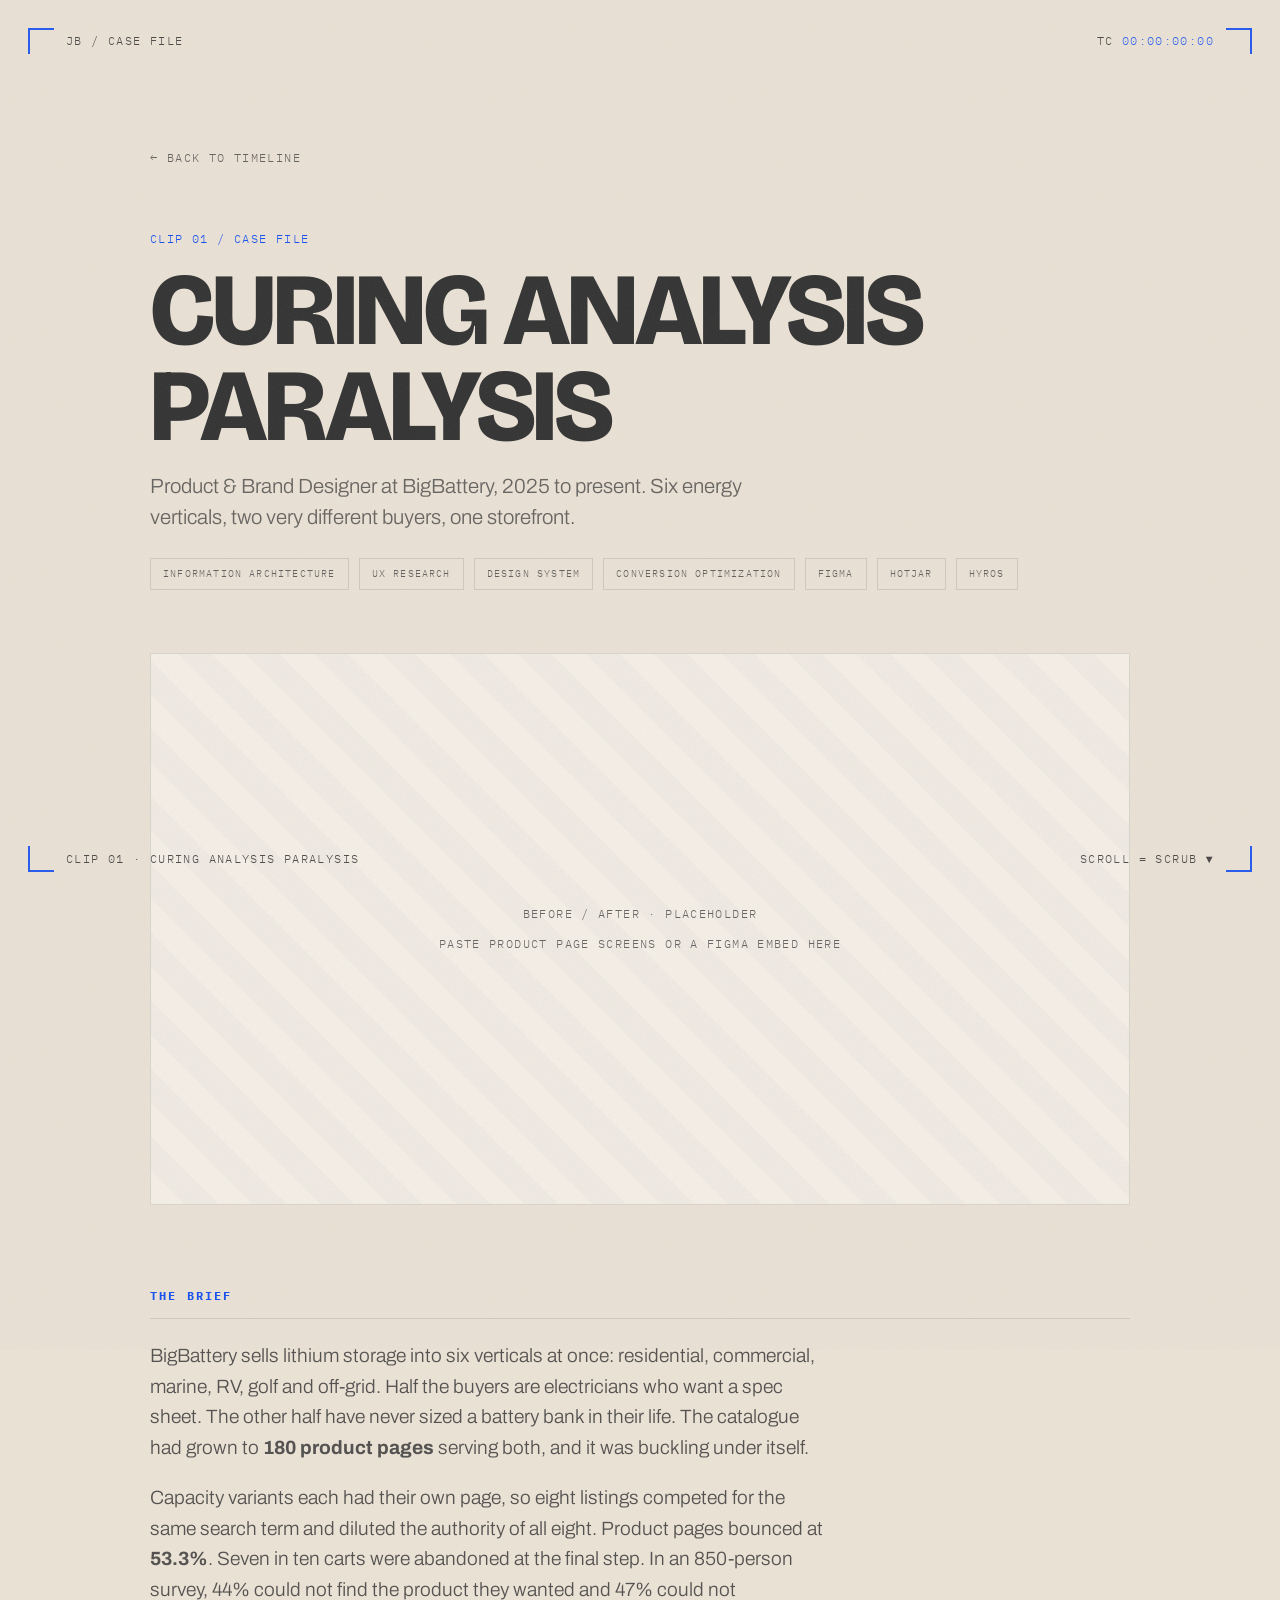
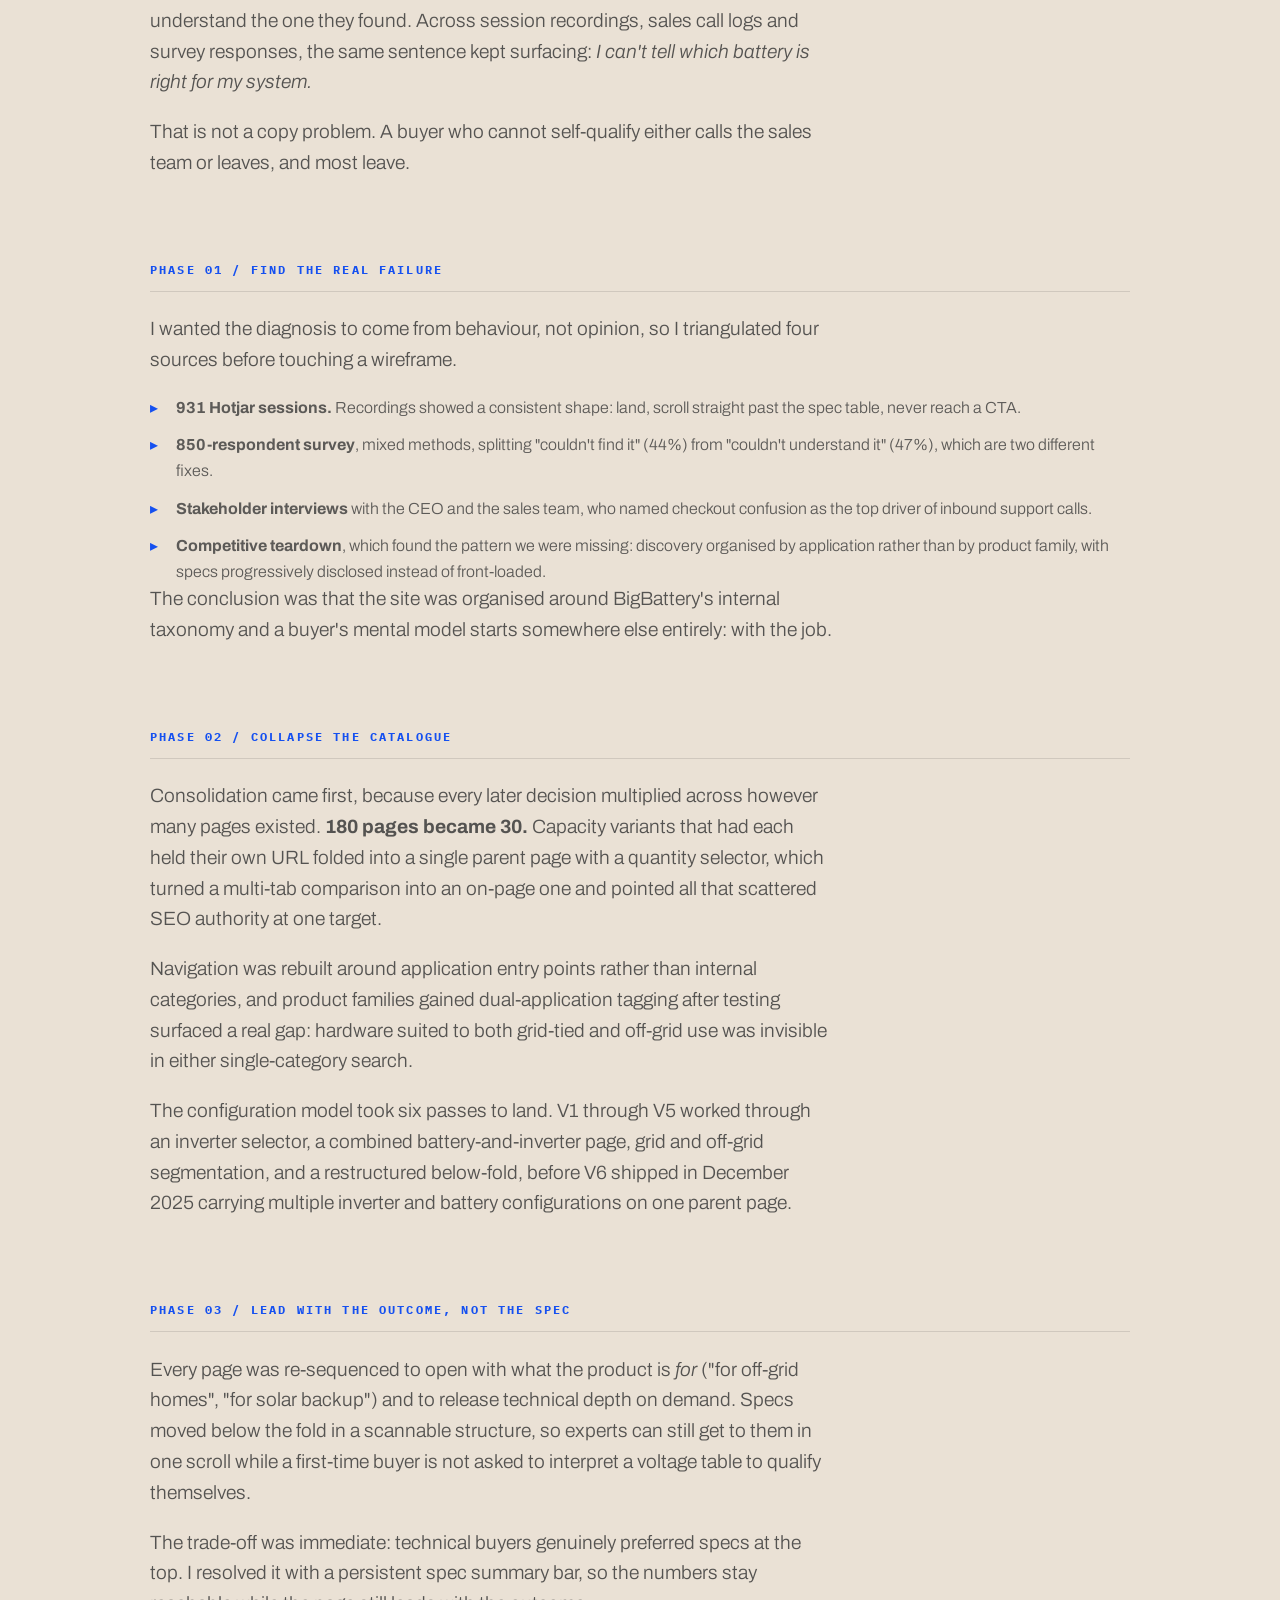
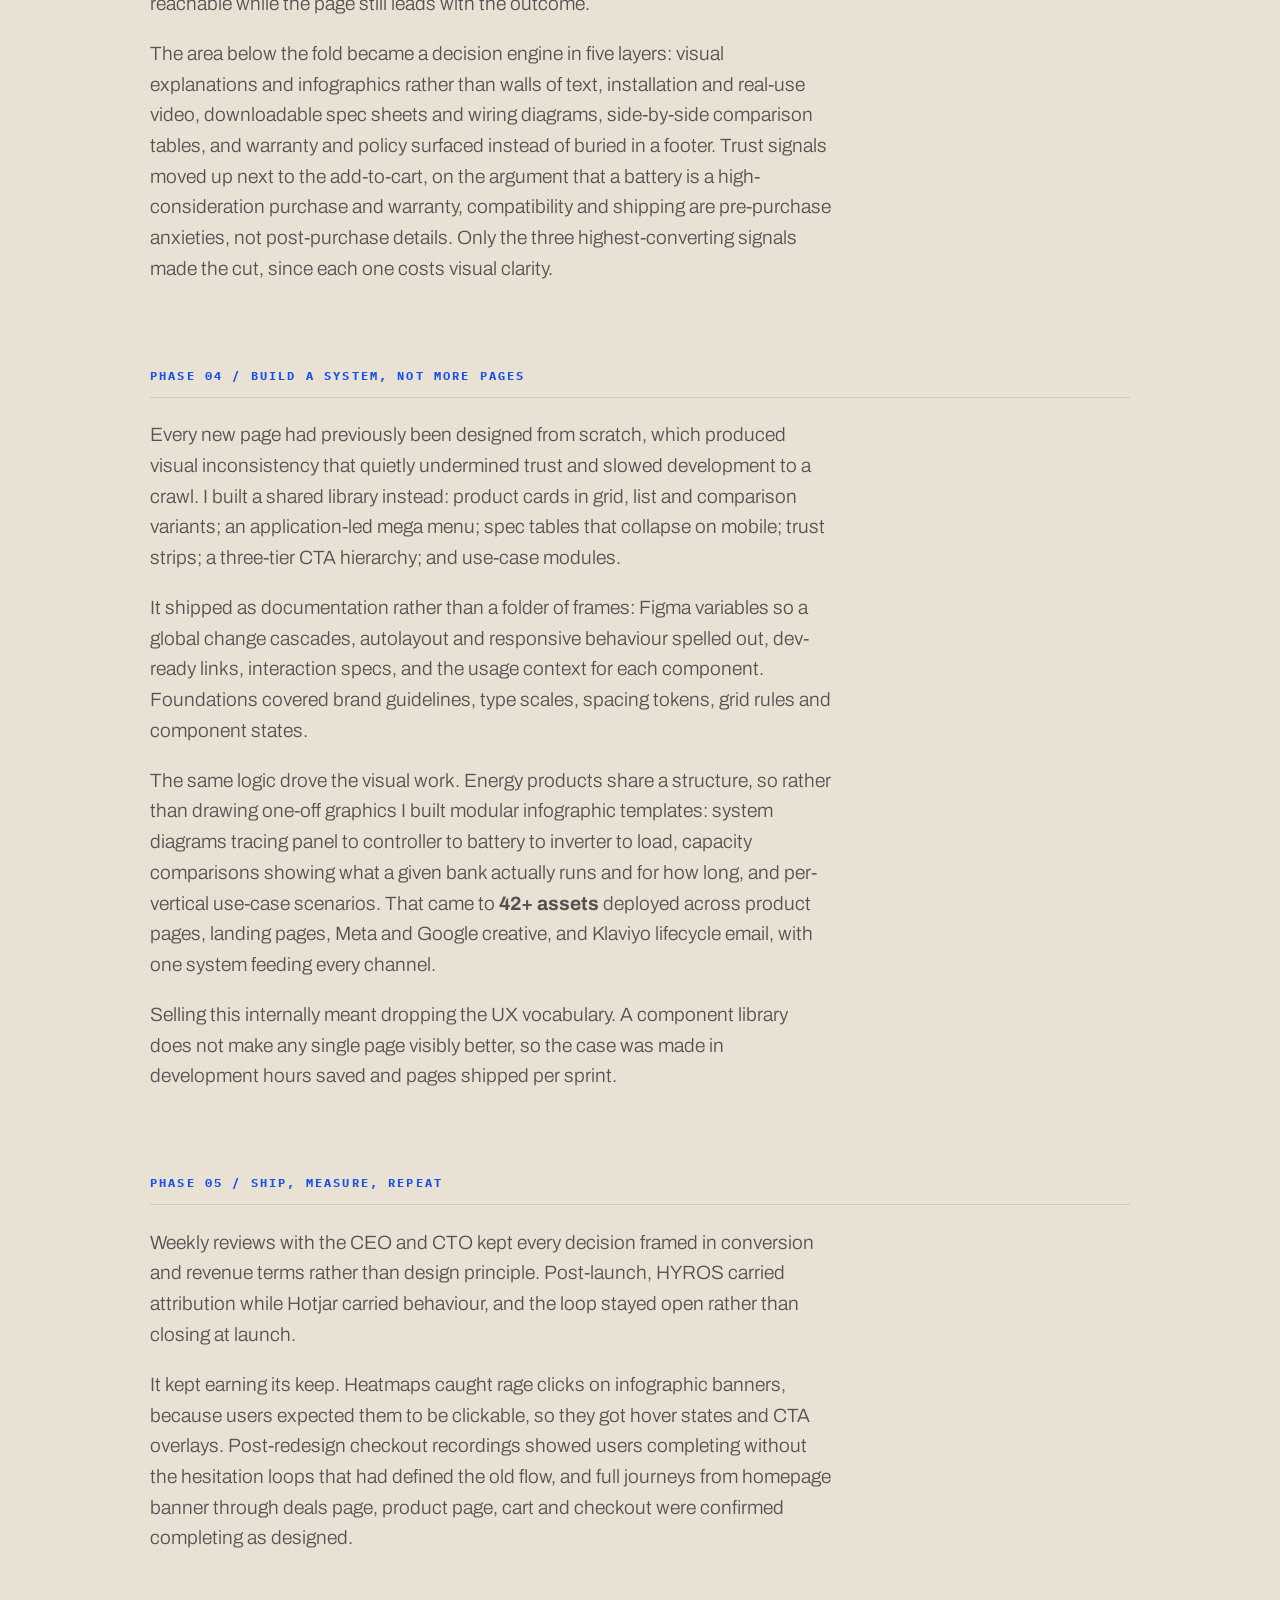
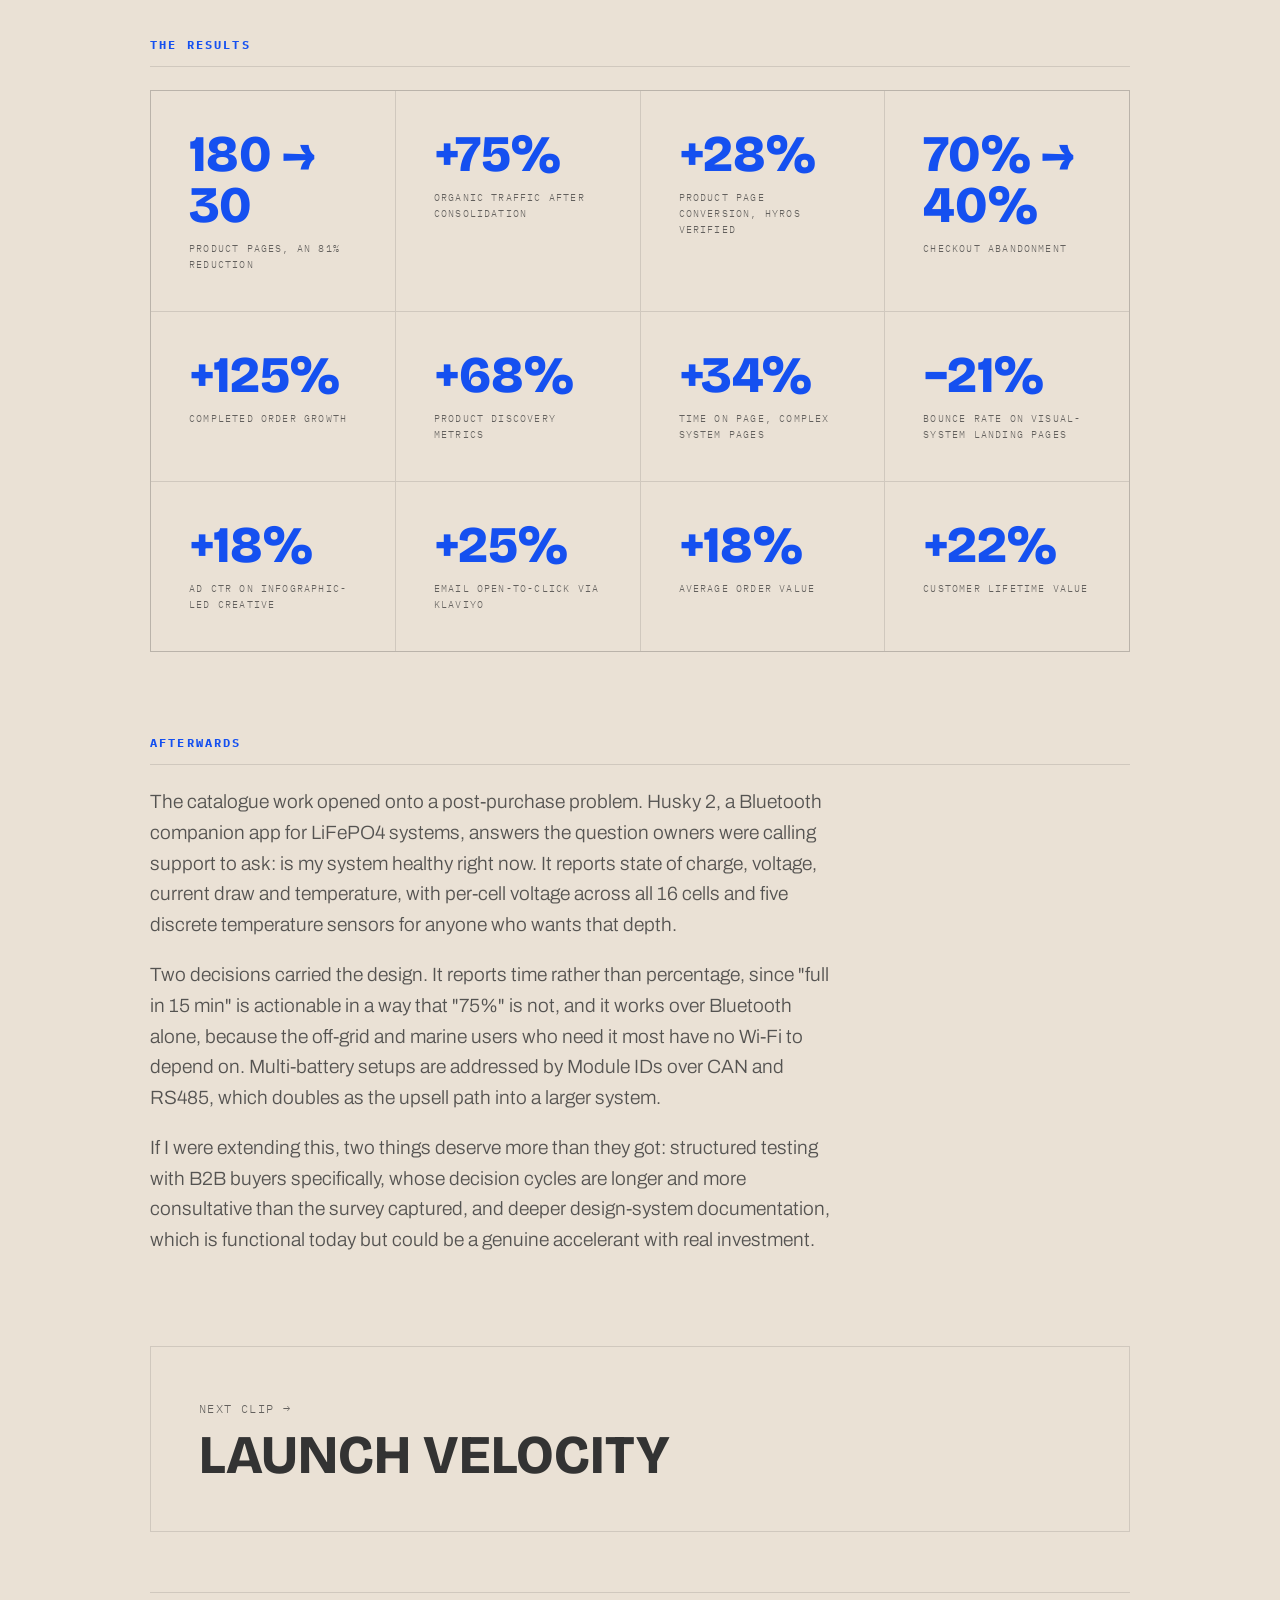
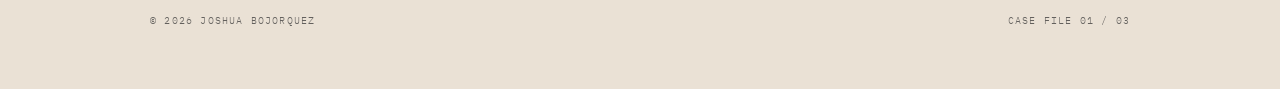
==== projects/bigbattery.html @ 56fc13f0 "Joshua Bojorquez portfolio Scroll-driven one-pager with a camera-viewfinder HUD: pinned hero with a " ====
<!DOCTYPE html>
<html lang="en">
<head>
  <meta charset="UTF-8">
  <meta name="viewport" content="width=device-width, initial-scale=1.0">
  <title>BigBattery: Curing Analysis Paralysis | Joshua Bojorquez</title>
  <meta name="description" content="Curing analysis paralysis on a 180-page battery catalogue: 30 outcome-led pages so non-expert buyers could qualify themselves. +75% organic traffic, +28% product page conversion, checkout abandonment down from 70% to 40%.">
  <link rel="preconnect" href="https://fonts.googleapis.com">
  <link rel="preconnect" href="https://fonts.gstatic.com" crossorigin>
  <link href="https://fonts.googleapis.com/css2?family=Bricolage+Grotesque:opsz,wght@12..96,200..800&family=IBM+Plex+Mono:wght@400;500;600&family=Archivo:wght@300;400;500&display=swap" rel="stylesheet">
  <link rel="stylesheet" href="../css/base.css">
  <link rel="stylesheet" href="../css/project.css">
  <link rel="icon" href="data:image/svg+xml,<svg xmlns='http://www.w3.org/2000/svg' viewBox='0 0 100 100'><rect width='100' height='100' fill='%230c0c0f'/><polygon points='35,25 75,50 35,75' fill='%23D8FF3E'/></svg>">
</head>
<body>

  <div class="hud" aria-hidden="true">
    <div class="hud-corner tl"></div><div class="hud-corner tr"></div>
    <div class="hud-corner bl"></div><div class="hud-corner br"></div>
    <div class="hud-item hud-tl mono">JB / CASE FILE</div>
    <div class="hud-item hud-tr mono">TC <span id="timecode">00:00:00:00</span></div>
    <div class="hud-item hud-bl mono">CLIP 01 · CURING ANALYSIS PARALYSIS</div>
    <div class="hud-item hud-br mono">SCROLL = SCRUB ▼</div>
  </div>
  <div class="grain" aria-hidden="true"></div>
  <div class="playhead" aria-hidden="true"><div class="playhead-fill" id="playhead-fill"></div></div>

  <main class="case">
    <a class="back-link" href="../index.html" data-cursor="BACK">← BACK TO TIMELINE</a>

    <span class="mono case-num">CLIP 01 / CASE FILE</span>
    <h1 class="case-title">Curing Analysis<br>Paralysis</h1>
    <p class="case-standfirst">Product &amp; Brand Designer at BigBattery, 2025 to present.
      Six energy verticals, two very different buyers, one storefront.</p>
    <div class="case-tags">
      <span>Information Architecture</span><span>UX Research</span><span>Design System</span>
      <span>Conversion Optimization</span><span>Figma</span><span>Hotjar</span><span>HYROS</span>
    </div>

    <div class="case-media" data-cursor="PLAY">
      <!-- ▶ SWAP: drop in before/after screens, a Figma embed, or a walkthrough clip -->
      <div class="media-placeholder">
        <p class="mono">BEFORE / AFTER · PLACEHOLDER</p>
        <p class="mono dim">paste product page screens or a Figma embed here</p>
      </div>
    </div>

    <section class="case-section">
      <h2>The Brief</h2>
      <p>BigBattery sells lithium storage into six verticals at once: residential, commercial,
         marine, RV, golf and off-grid. Half the buyers are electricians who want a spec sheet.
         The other half have never sized a battery bank in their life. The catalogue had grown to
         <strong>180 product pages</strong> serving both, and it was buckling under itself.</p>
      <p>Capacity variants each had their own page, so eight listings competed for the same search
         term and diluted the authority of all eight. Product pages bounced at
         <strong>53.3%</strong>. Seven in ten carts were abandoned at the final step. In an
         850-person survey, 44% could not find the product they wanted and 47% could not
         understand the one they found. Across session recordings, sales call logs and survey
         responses, the same sentence kept surfacing: <em>I can't tell which battery is right
         for my system.</em></p>
      <p>That is not a copy problem. A buyer who cannot self-qualify either calls the sales team
         or leaves, and most leave.</p>
    </section>

    <section class="case-section">
      <h2>Phase 01 / Find the real failure</h2>
      <p>I wanted the diagnosis to come from behaviour, not opinion, so I triangulated four
         sources before touching a wireframe.</p>
      <ul>
        <li><strong>931 Hotjar sessions.</strong> Recordings showed a consistent shape: land,
            scroll straight past the spec table, never reach a CTA.</li>
        <li><strong>850-respondent survey</strong>, mixed methods, splitting "couldn't find it"
            (44%) from "couldn't understand it" (47%), which are two different fixes.</li>
        <li><strong>Stakeholder interviews</strong> with the CEO and the sales team, who named
            checkout confusion as the top driver of inbound support calls.</li>
        <li><strong>Competitive teardown</strong>, which found the pattern we were missing:
            discovery organised by application rather than by product family, with specs
            progressively disclosed instead of front-loaded.</li>
      </ul>
      <p>The conclusion was that the site was organised around BigBattery's internal taxonomy
         and a buyer's mental model starts somewhere else entirely: with the job.</p>
    </section>

    <section class="case-section">
      <h2>Phase 02 / Collapse the catalogue</h2>
      <p>Consolidation came first, because every later decision multiplied across however many
         pages existed. <strong>180 pages became 30.</strong> Capacity variants that had each held
         their own URL folded into a single parent page with a quantity selector, which turned a
         multi-tab comparison into an on-page one and pointed all that scattered SEO authority at
         one target.</p>
      <p>Navigation was rebuilt around application entry points rather than internal categories,
         and product families gained dual-application tagging after testing surfaced a real gap:
         hardware suited to both grid-tied and off-grid use was invisible in either single-category
         search.</p>
      <p>The configuration model took six passes to land. V1 through V5 worked through an inverter
         selector, a combined battery-and-inverter page, grid and off-grid segmentation, and a
         restructured below-fold, before V6 shipped in December 2025 carrying multiple inverter and
         battery configurations on one parent page.</p>
    </section>

    <section class="case-section">
      <h2>Phase 03 / Lead with the outcome, not the spec</h2>
      <p>Every page was re-sequenced to open with what the product is <em>for</em> ("for off-grid
         homes", "for solar backup") and to release technical depth on demand. Specs moved below
         the fold in a scannable structure, so experts can still get to them in one scroll while a
         first-time buyer is not asked to interpret a voltage table to qualify themselves.</p>
      <p>The trade-off was immediate: technical buyers genuinely preferred specs at the top. I
         resolved it with a persistent spec summary bar, so the numbers stay reachable while the
         page still leads with the outcome.</p>
      <p>The area below the fold became a decision engine in five layers: visual explanations and
         infographics rather than walls of text, installation and real-use video, downloadable spec
         sheets and wiring diagrams, side-by-side comparison tables, and warranty and policy
         surfaced instead of buried in a footer. Trust signals moved up next to the add-to-cart, on
         the argument that a battery is a high-consideration purchase and warranty, compatibility
         and shipping are pre-purchase anxieties, not post-purchase details. Only the three
         highest-converting signals made the cut, since each one costs visual clarity.</p>
    </section>

    <section class="case-section">
      <h2>Phase 04 / Build a system, not more pages</h2>
      <p>Every new page had previously been designed from scratch, which produced visual
         inconsistency that quietly undermined trust and slowed development to a crawl. I built a
         shared library instead: product cards in grid, list and comparison variants; an
         application-led mega menu; spec tables that collapse on mobile; trust strips; a
         three-tier CTA hierarchy; and use-case modules.</p>
      <p>It shipped as documentation rather than a folder of frames: Figma variables so a global
         change cascades, autolayout and responsive behaviour spelled out, dev-ready links,
         interaction specs, and the usage context for each component. Foundations covered brand
         guidelines, type scales, spacing tokens, grid rules and component states.</p>
      <p>The same logic drove the visual work. Energy products share a structure, so rather than
         drawing one-off graphics I built modular infographic templates: system diagrams tracing
         panel to controller to battery to inverter to load, capacity comparisons showing what a
         given bank actually runs and for how long, and per-vertical use-case scenarios. That came
         to <strong>42+ assets</strong> deployed across product pages, landing pages, Meta and
         Google creative, and Klaviyo lifecycle email, with one system feeding every channel.</p>
      <p>Selling this internally meant dropping the UX vocabulary. A component library does not
         make any single page visibly better, so the case was made in development hours saved and
         pages shipped per sprint.</p>
    </section>

    <section class="case-section">
      <h2>Phase 05 / Ship, measure, repeat</h2>
      <p>Weekly reviews with the CEO and CTO kept every decision framed in conversion and revenue
         terms rather than design principle. Post-launch, HYROS carried attribution while Hotjar
         carried behaviour, and the loop stayed open rather than closing at launch.</p>
      <p>It kept earning its keep. Heatmaps caught rage clicks on infographic banners, because
         users expected them to be clickable, so they got hover states and CTA overlays. Post-redesign
         checkout recordings showed users completing without the hesitation loops that had defined
         the old flow, and full journeys from homepage banner through deals page, product page,
         cart and checkout were confirmed completing as designed.</p>
    </section>

    <section class="case-section">
      <h2>The Results</h2>
      <div class="case-results">
        <div class="r"><b>180 → 30</b><span>Product pages, an 81% reduction</span></div>
        <div class="r"><b>+75%</b><span>Organic traffic after consolidation</span></div>
        <div class="r"><b>+28%</b><span>Product page conversion, HYROS verified</span></div>
        <div class="r"><b>70% → 40%</b><span>Checkout abandonment</span></div>
        <div class="r"><b>+125%</b><span>Completed order growth</span></div>
        <div class="r"><b>+68%</b><span>Product discovery metrics</span></div>
        <div class="r"><b>+34%</b><span>Time on page, complex system pages</span></div>
        <div class="r"><b>−21%</b><span>Bounce rate on visual-system landing pages</span></div>
        <div class="r"><b>+18%</b><span>Ad CTR on infographic-led creative</span></div>
        <div class="r"><b>+25%</b><span>Email open-to-click via Klaviyo</span></div>
        <div class="r"><b>+18%</b><span>Average order value</span></div>
        <div class="r"><b>+22%</b><span>Customer lifetime value</span></div>
      </div>
    </section>

    <section class="case-section">
      <h2>Afterwards</h2>
      <p>The catalogue work opened onto a post-purchase problem. Husky 2, a Bluetooth companion
         app for LiFePO4 systems, answers the question owners were calling support to ask: is my
         system healthy right now. It reports state of charge, voltage, current draw and
         temperature, with per-cell voltage across all 16 cells and five discrete temperature
         sensors for anyone who wants that depth.</p>
      <p>Two decisions carried the design. It reports time rather than percentage, since "full in
         15 min" is actionable in a way that "75%" is not, and it works over Bluetooth alone,
         because the off-grid and marine users who need it most have no Wi-Fi to depend on.
         Multi-battery setups are addressed by Module IDs over CAN and RS485, which doubles as the
         upsell path into a larger system.</p>
      <p>If I were extending this, two things deserve more than they got: structured testing with
         B2B buyers specifically, whose decision cycles are longer and more consultative than the
         survey captured, and deeper design-system documentation, which is functional today but
         could be a genuine accelerant with real investment.</p>
    </section>

    <a class="case-next" href="launch-velocity.html" data-cursor="NEXT">
      <span class="mono">NEXT CLIP →</span>
      <h3>Launch Velocity</h3>
    </a>

    <footer class="case-footer">
      <span>© 2026 JOSHUA BOJORQUEZ</span><span>CASE FILE 01 / 03</span>
    </footer>
  </main>

  <script src="../js/project.js"></script>
</body>
</html>
---- css/base.css ----
/* ============================================================
   JB PORTFOLIO / base.css
   tokens, reset, HUD chrome, cursor, grain, tickers, shared bits
   ============================================================ */

:root {
  /* ---- LIGHT THEME (default) ----
     --ink = page background, --bone = primary text (roles kept; values flip).
     --acid is the interactive accent; --*-rgb channels let translucent
     colors flip with the theme. Dark palette preserved below for a toggle. */
  /* Matched to the hero clip's backdrop so its edges disappear into the page.
     Sampled by drawing the <video> to a canvas and reading the pixels, NOT
     from an ffmpeg-exported still, which decodes colour range differently and
     came out 3 units darker, enough to leave a visible rectangle. */
  --ink: #eae1d5;
  --ink-2: #f4efe6;        /* raised surface / cards: same warm hue, lighter */
  /* charcoal, not black: ~9.7:1 here instead of pure black's ~16:1, so the
     page reads soft rather than glaring while staying well past AA */
  --bone: #333333;
  --bone-rgb: 51, 51, 51;
  --acid: #1550f0;         /* electric-blue accent (reads on light) */
  --acid-rgb: 21, 80, 240;
  --hud-blue: #1550f0;
  --coral: #ff4d29;
  /* 0.74 (not 0.68): the warmer, darker canvas eats contrast, and 0.68 put
     secondary text at ~4.1:1 here, below AA. 0.74 restores ~4.8:1. */
  --dim: rgba(var(--bone-rgb), 0.74);
  --hairline: rgba(var(--bone-rgb), 0.14);
  --display: "Bricolage Grotesque", sans-serif;
  --body: "Archivo", sans-serif;
  --mono: "IBM Plex Mono", monospace;
  --hud-pad: clamp(14px, 2.2vw, 28px);
}

:root[data-theme="dark"] {
  --ink: #0c0c0f;
  --ink-2: #121218;
  --bone: #f2efe6;
  --bone-rgb: 242, 239, 230;
  --acid: #d8ff3e;
  --acid-rgb: 216, 255, 62;
  --hud-blue: #5cb2ff;
  --dim: rgba(var(--bone-rgb), 0.45);
  --hairline: rgba(var(--bone-rgb), 0.14);
}

*, *::before, *::after { box-sizing: border-box; margin: 0; padding: 0; }

/* NOTE: no CSS scroll-behavior:smooth here, it fights GSAP ScrollTrigger
   pinning on fast scrolls (stuck pins). In-page anchors smooth-scroll via JS. */

body {
  background: var(--ink);
  color: var(--bone);
  font-family: var(--body);
  font-weight: 300;
  line-height: 1.6;
  overflow-x: hidden;
  -webkit-font-smoothing: antialiased;
}

::selection { background: var(--acid); color: var(--ink); }

img, svg, video, iframe { display: block; max-width: 100%; }

a { color: inherit; text-decoration: none; }

.mono {
  font-family: var(--mono);
  font-size: 0.72rem;
  letter-spacing: 0.12em;
  text-transform: uppercase;
}

.dim { color: var(--dim); }

.sr-only {
  position: absolute;
  width: 1px; height: 1px;
  padding: 0; margin: -1px;
  overflow: hidden;
  clip: rect(0, 0, 0, 0);
  white-space: nowrap;
  border: 0;
}

/* Outline text CSS fallback (no-JS only). -webkit-text-stroke has a real,
   persistent WebKit/Blink bug on complex/concave glyphs (E, Q) where the
   stroke's offset-path fails to union or closes incompletely, and no amount of
   color/fill-mode tuning fixes it reliably. js/main.js replaces this text
   with real SVG stroke (proper vector path stroking, immune to the bug);
   this rule only matters if JS fails to run. */
.outline {
  color: var(--bone);
  -webkit-text-fill-color: transparent;
  -webkit-text-stroke: 2px var(--bone);
}
.outline svg { overflow: visible; }
/* This font builds some glyphs (notably E) from several OVERLAPPING subpaths.
   Filled, they merge invisibly; stroked with fill:none, every subpath's own
   outline shows, which is why the E read as a spine plus three boxed bars.
   Fix: paint the stroke FIRST, then lay an opaque fill over it. The fill is
   the union of those subpaths, so it hides all the interior seams and leaves
   only the outer contour: a clean, single hollow letter.
   The fill therefore has to match the page background (--ink). It covers the
   stroke's inner half, so stroke-width is doubled to 4px to keep the visible
   band at the intended 2px. NOTE: if the hero ever gets a strongly patterned
   or photographic background, this flat fill would become visible. */
.outline svg text {
  paint-order: stroke;
  fill: var(--ink);
  stroke: var(--bone);
  stroke-width: 4px;
  stroke-linejoin: round;
  stroke-linecap: round;
}

/* ---------- camera HUD ---------- */
.hud { position: fixed; inset: 0; pointer-events: none; z-index: 60; }

.hud-corner {
  position: absolute;
  width: 26px; height: 26px;
  border: 2px solid var(--hud-blue);
  opacity: 0.9;
  transition: transform 0.55s cubic-bezier(0.22, 1, 0.36, 1),
              border-width 0.55s cubic-bezier(0.22, 1, 0.36, 1);
}
/* corners glow slightly while locked onto a hovered element */
.hud.is-framing .hud-corner {
  filter: drop-shadow(0 0 6px var(--hud-blue));
}
/* each bracket scales about its OWN corner (the point that touches the
   framed element), so JS can shrink them for small targets like the nav
   tabs without the anchor drifting */
.hud-corner.tl { top: var(--hud-pad); left: var(--hud-pad); border-right: 0; border-bottom: 0; transform-origin: top left; }
.hud-corner.tr { top: var(--hud-pad); right: var(--hud-pad); border-left: 0; border-bottom: 0; transform-origin: top right; }
.hud-corner.bl { bottom: var(--hud-pad); left: var(--hud-pad); border-right: 0; border-top: 0; transform-origin: bottom left; }
.hud-corner.br { bottom: var(--hud-pad); right: var(--hud-pad); border-left: 0; border-top: 0; transform-origin: bottom right; }

.hud-item { position: absolute; color: var(--bone); opacity: 0.85; }
.hud-tl { top: calc(var(--hud-pad) + 4px); left: calc(var(--hud-pad) + 38px); }
.hud-tr { top: calc(var(--hud-pad) + 4px); right: calc(var(--hud-pad) + 38px); }
.hud-bl { bottom: calc(var(--hud-pad) + 4px); left: calc(var(--hud-pad) + 38px); }
.hud-br { bottom: calc(var(--hud-pad) + 4px); right: calc(var(--hud-pad) + 38px); }

#timecode { color: var(--hud-blue); }

@media (max-width: 720px) {
  .hud-bl, .hud-br { display: none; }
  .hud-tl { display: none; }
}

/* ---------- scene nav: rounded-rect tabs, centered top (desktop);
   hamburger + dropdown panel (mobile) ---------- */
.scene-nav {
  position: fixed;
  top: var(--hud-pad);
  left: 50%;
  transform: translateX(-50%);
  z-index: 65;
}

/* desktop: no container chrome. The tabs are free-standing text, and the
   viewfinder brackets are what outlines them on hover. The generous gap
   leaves room for those brackets to sit outside a tab without colliding
   with its neighbours. */
.scene-nav-tabs {
  display: flex;
  gap: clamp(16px, 1.8vw, 26px);
}

.scene-nav-tab {
  font-family: var(--mono);
  font-size: 0.6rem;
  letter-spacing: 0.1em;
  text-transform: uppercase;
  color: var(--dim);
  padding: 7px 4px;   /* hit area only, no visible box */
  white-space: nowrap;
  transition: color 0.25s ease;
}
.scene-nav-tab:hover { color: var(--bone); }
/* active state is colour-only, to stay consistent with the no-chrome look */
.scene-nav-tab.is-active { color: var(--acid); }

/* mobile: hamburger toggle + dropdown panel */
.scene-nav-toggle {
  display: none;
  flex-direction: column;
  align-items: center;
  justify-content: center;
  gap: 4px;
  width: 42px; height: 42px;
  background: rgba(var(--bone-rgb), 0.06);
  border: 1px solid var(--hairline);
  border-radius: 12px;
  backdrop-filter: blur(10px);
  -webkit-backdrop-filter: blur(10px);
  cursor: pointer;
}
.scene-nav-toggle span {
  display: block; width: 16px; height: 1.5px;
  background: var(--bone);
  transition: transform 0.25s ease, opacity 0.2s ease;
}
.scene-nav-toggle.is-open span:nth-child(1) { transform: translateY(5.5px) rotate(45deg); }
.scene-nav-toggle.is-open span:nth-child(2) { opacity: 0; }
.scene-nav-toggle.is-open span:nth-child(3) { transform: translateY(-5.5px) rotate(-45deg); }

@media (max-width: 720px) {
  /* hamburger anchors top-LEFT, clearing the corner viewfinder bracket */
  .scene-nav {
    left: calc(var(--hud-pad) + 32px);
    transform: none;
  }
  .scene-nav-toggle { display: flex; }
  /* the dropdown DOES need panel chrome (it floats over content), so the
     background/blur removed from the desktop rule is restored here */
  .scene-nav-tabs {
    position: fixed;
    top: calc(var(--hud-pad) + 50px);
    left: calc(var(--hud-pad) + 32px);
    flex-direction: column;
    gap: 2px;
    width: min(70vw, 240px);
    background: rgba(var(--bone-rgb), 0.06);
    border: 1px solid var(--hairline);
    border-radius: 16px;
    padding: 8px;
    backdrop-filter: blur(10px);
    -webkit-backdrop-filter: blur(10px);
    opacity: 0;
    transform: translateY(-10px);
    pointer-events: none;
    transition: opacity 0.25s ease, transform 0.25s ease;
  }
  .scene-nav-tabs.is-open {
    opacity: 1;
    transform: translateY(0);
    pointer-events: auto;
  }
  .scene-nav-tab { text-align: left; padding: 11px 14px; border-radius: 10px; }
}

/* NOTE: the custom ring cursor was removed, the native pointer is back.
   The data-cursor="…" attributes left on links/buttons are inert; they're
   kept only so the effect could be restored without re-tagging everything. */

/* ---------- grain ---------- */
.grain {
  position: fixed; inset: -50%;
  z-index: 55; pointer-events: none;
  opacity: 0.07;
  background-image: url("data:image/svg+xml,%3Csvg xmlns='http://www.w3.org/2000/svg' width='240' height='240'%3E%3Cfilter id='n'%3E%3CfeTurbulence type='fractalNoise' baseFrequency='0.85' numOctaves='2'/%3E%3C/filter%3E%3Crect width='240' height='240' filter='url(%23n)'/%3E%3C/svg%3E");
  animation: grain-shift 0.9s steps(4) infinite;
}
@keyframes grain-shift {
  0% { transform: translate(0, 0); }
  25% { transform: translate(-2%, 1.5%); }
  50% { transform: translate(1.5%, -2%); }
  75% { transform: translate(-1%, -1%); }
  100% { transform: translate(0, 0); }
}

/* ---------- tickers ---------- */
.ticker { overflow: hidden; white-space: nowrap; }
.ticker-track {
  display: inline-flex;
  animation: ticker 26s linear infinite;
  font-size: clamp(0.8rem, 1.6vw, 1.1rem);
  color: var(--dim);
}
.ticker-track.reverse { animation-direction: reverse; }
.ticker-track span { padding-right: 0.5em; }
@keyframes ticker { to { transform: translateX(-50%); } }

/* ---------- scene scaffolding ---------- */
.scene {
  position: relative;
  padding: clamp(90px, 14vh, 160px) clamp(20px, 6vw, 90px);
}

.scene-title {
  font-family: var(--display);
  font-weight: 750;
  font-size: clamp(2.4rem, 7vw, 5.5rem);
  line-height: 0.95;
  letter-spacing: -0.02em;
  margin-bottom: clamp(36px, 6vh, 72px);
  display: flex; align-items: baseline; gap: 0.4em;
}
.scene-num {
  color: var(--acid);
  font-size: clamp(0.8rem, 1.4vw, 1rem);
  transform: translateY(-0.6em);
}

/* reveal helper (JS toggles .in) */
.reveal { opacity: 0; transform: translateY(40px); }
.reveal.in {
  opacity: 1; transform: none;
  transition: opacity 0.9s cubic-bezier(0.16, 1, 0.3, 1),
              transform 0.9s cubic-bezier(0.16, 1, 0.3, 1);
}

/* ---------- mobile scaffolding: tighter rhythm so sections aren't buried
   under desktop-scale whitespace, and headings actually fit ---------- */
@media (max-width: 720px) {
  .scene { padding: 72px 20px; }
  .scene-title {
    font-size: clamp(1.9rem, 8.5vw, 2.6rem);
    margin-bottom: 24px;
  }
  .scene-num { font-size: 0.7rem; }
  /* keep long words from forcing horizontal overflow on narrow screens */
  h1, h2, h3, p { overflow-wrap: break-word; }
}

/* ---------- reduced motion ---------- */
@media (prefers-reduced-motion: reduce) {
  .ticker-track, .grain { animation: none !important; }
  .reveal { opacity: 1 !important; transform: none !important; }
}
---- css/project.css ----
/* ============================================================
   JB PORTFOLIO / project.css (case-study pages)
   ============================================================ */

.case { max-width: 1100px; margin: 0 auto; padding: clamp(110px, 16vh, 170px) clamp(20px, 5vw, 60px) 60px; }

.back-link {
  display: inline-block;
  font-family: var(--mono);
  font-size: 0.72rem;
  letter-spacing: 0.12em;
  color: var(--dim);
  margin-bottom: clamp(40px, 7vh, 70px);
  transition: color 0.25s ease;
}
.back-link:hover { color: var(--acid); }

.case-num { color: var(--acid); display: block; margin-bottom: 14px; }

.case-title {
  font-family: var(--display);
  font-weight: 800;
  font-size: clamp(2.6rem, 8vw, 6.5rem);
  line-height: 0.94;
  letter-spacing: -0.03em;
  text-transform: uppercase;
  margin-bottom: 1.6rem;
}

/* one line of framing under the title: role, dates, scope */
.case-standfirst {
  max-width: 54ch;
  margin: -0.6rem 0 1.6rem;
  font-size: clamp(1.05rem, 1.6vw, 1.3rem);
  line-height: 1.5;
  color: rgba(var(--bone-rgb), 0.72);
}

.case-tags { display: flex; flex-wrap: wrap; gap: 10px; margin-bottom: clamp(40px, 7vh, 70px); }
.case-tags span {
  font-family: var(--mono);
  font-size: 0.62rem;
  letter-spacing: 0.12em;
  text-transform: uppercase;
  padding: 7px 12px;
  border: 1px solid var(--hairline);
  color: var(--dim);
}

/* media slot */
.case-media {
  border: 1px solid var(--hairline);
  background: var(--ink-2);
  margin-bottom: clamp(50px, 9vh, 90px);
}
.case-media iframe, .case-media video { width: 100%; aspect-ratio: 16 / 9; border: 0; }
.media-placeholder {
  aspect-ratio: 16 / 9;
  display: flex; flex-direction: column;
  align-items: center; justify-content: center; gap: 12px;
  background:
    repeating-linear-gradient(45deg, transparent 0 24px, rgba(var(--bone-rgb), 0.025) 24px 48px),
    var(--ink-2);
  color: var(--dim);
}

/* content blocks */
.case-section { margin-bottom: clamp(50px, 9vh, 90px); }
.case-section h2 {
  font-family: var(--mono);
  font-size: 0.75rem;
  letter-spacing: 0.18em;
  text-transform: uppercase;
  color: var(--acid);
  margin-bottom: 1.4rem;
  padding-bottom: 12px;
  border-bottom: 1px solid var(--hairline);
}
.case-section p {
  font-size: clamp(1rem, 1.5vw, 1.2rem);
  color: rgba(var(--bone-rgb), 0.82);
  max-width: 62ch;
  margin-bottom: 1.2rem;
}
.case-section ul { list-style: none; display: flex; flex-direction: column; gap: 12px; }
.case-section li {
  padding-left: 26px; position: relative;
  color: rgba(var(--bone-rgb), 0.78);
}
.case-section li::before {
  content: "▸"; position: absolute; left: 0; color: var(--acid);
}

/* results grid */
.case-results {
  display: grid;
  grid-template-columns: repeat(auto-fit, minmax(200px, 1fr));
  gap: 1px;
  background: var(--hairline);
  border: 1px solid var(--hairline);
}
.case-results .r {
  background: var(--ink);
  padding: clamp(22px, 3vw, 38px);
  display: flex; flex-direction: column; gap: 10px;
}
.case-results .r b {
  font-family: var(--display);
  font-weight: 800;
  font-size: clamp(1.9rem, 4vw, 3.2rem);
  line-height: 1;
  color: var(--acid);
}
.case-results .r span {
  font-family: var(--mono);
  font-size: 0.62rem;
  letter-spacing: 0.12em;
  text-transform: uppercase;
  color: var(--dim);
}

/* next project */
.case-next {
  display: block;
  border: 1px solid var(--hairline);
  padding: clamp(28px, 4vw, 48px);
  margin-top: clamp(60px, 10vh, 110px);
  transition: border-color 0.3s ease, background 0.3s ease;
}
.case-next:hover { border-color: var(--acid); background: var(--ink-2); }
.case-next .mono { color: var(--dim); }
.case-next h3 {
  font-family: var(--display);
  font-weight: 750;
  font-size: clamp(1.8rem, 4.5vw, 3.4rem);
  text-transform: uppercase;
  line-height: 1;
  margin-top: 8px;
}

.case-footer {
  font-family: var(--mono);
  font-size: 0.62rem;
  letter-spacing: 0.12em;
  text-transform: uppercase;
  color: var(--dim);
  display: flex; justify-content: space-between; flex-wrap: wrap; gap: 10px;
  padding-top: 20px; margin-top: 60px;
  border-top: 1px solid var(--hairline);
}
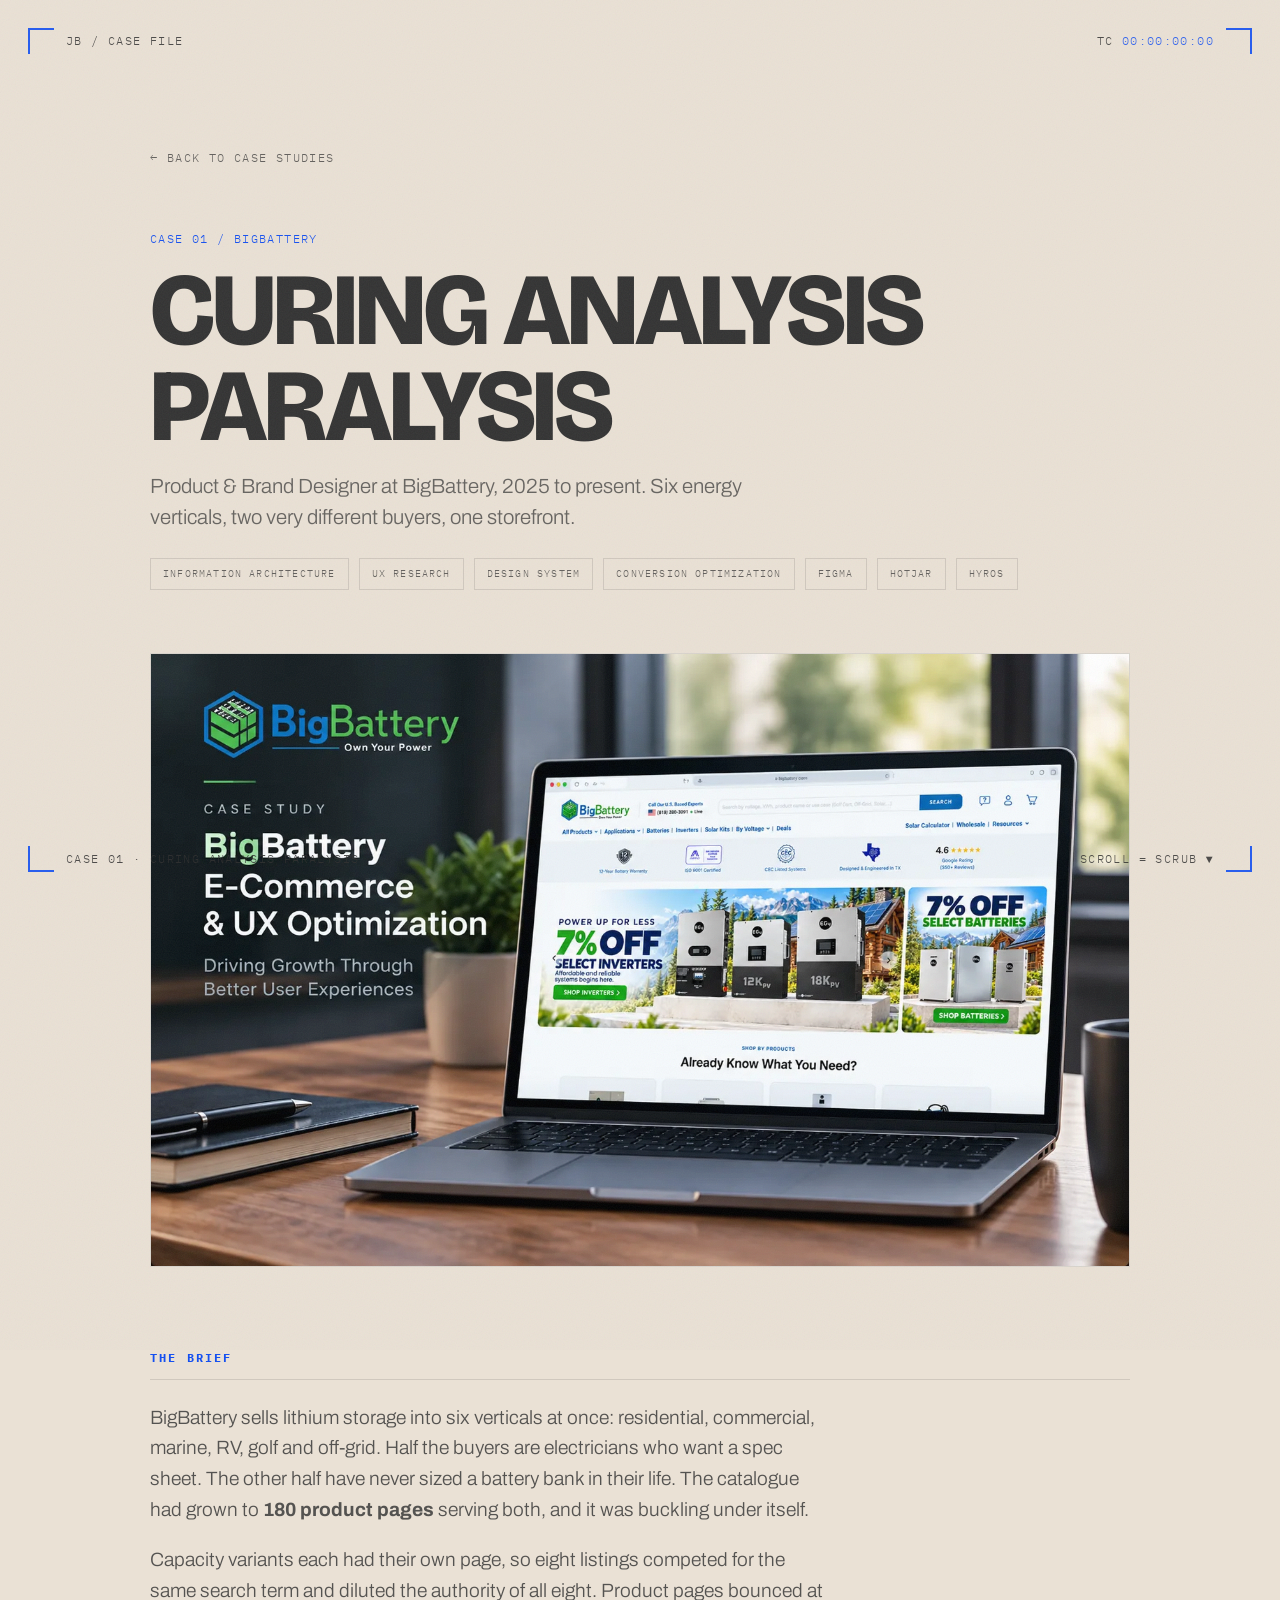
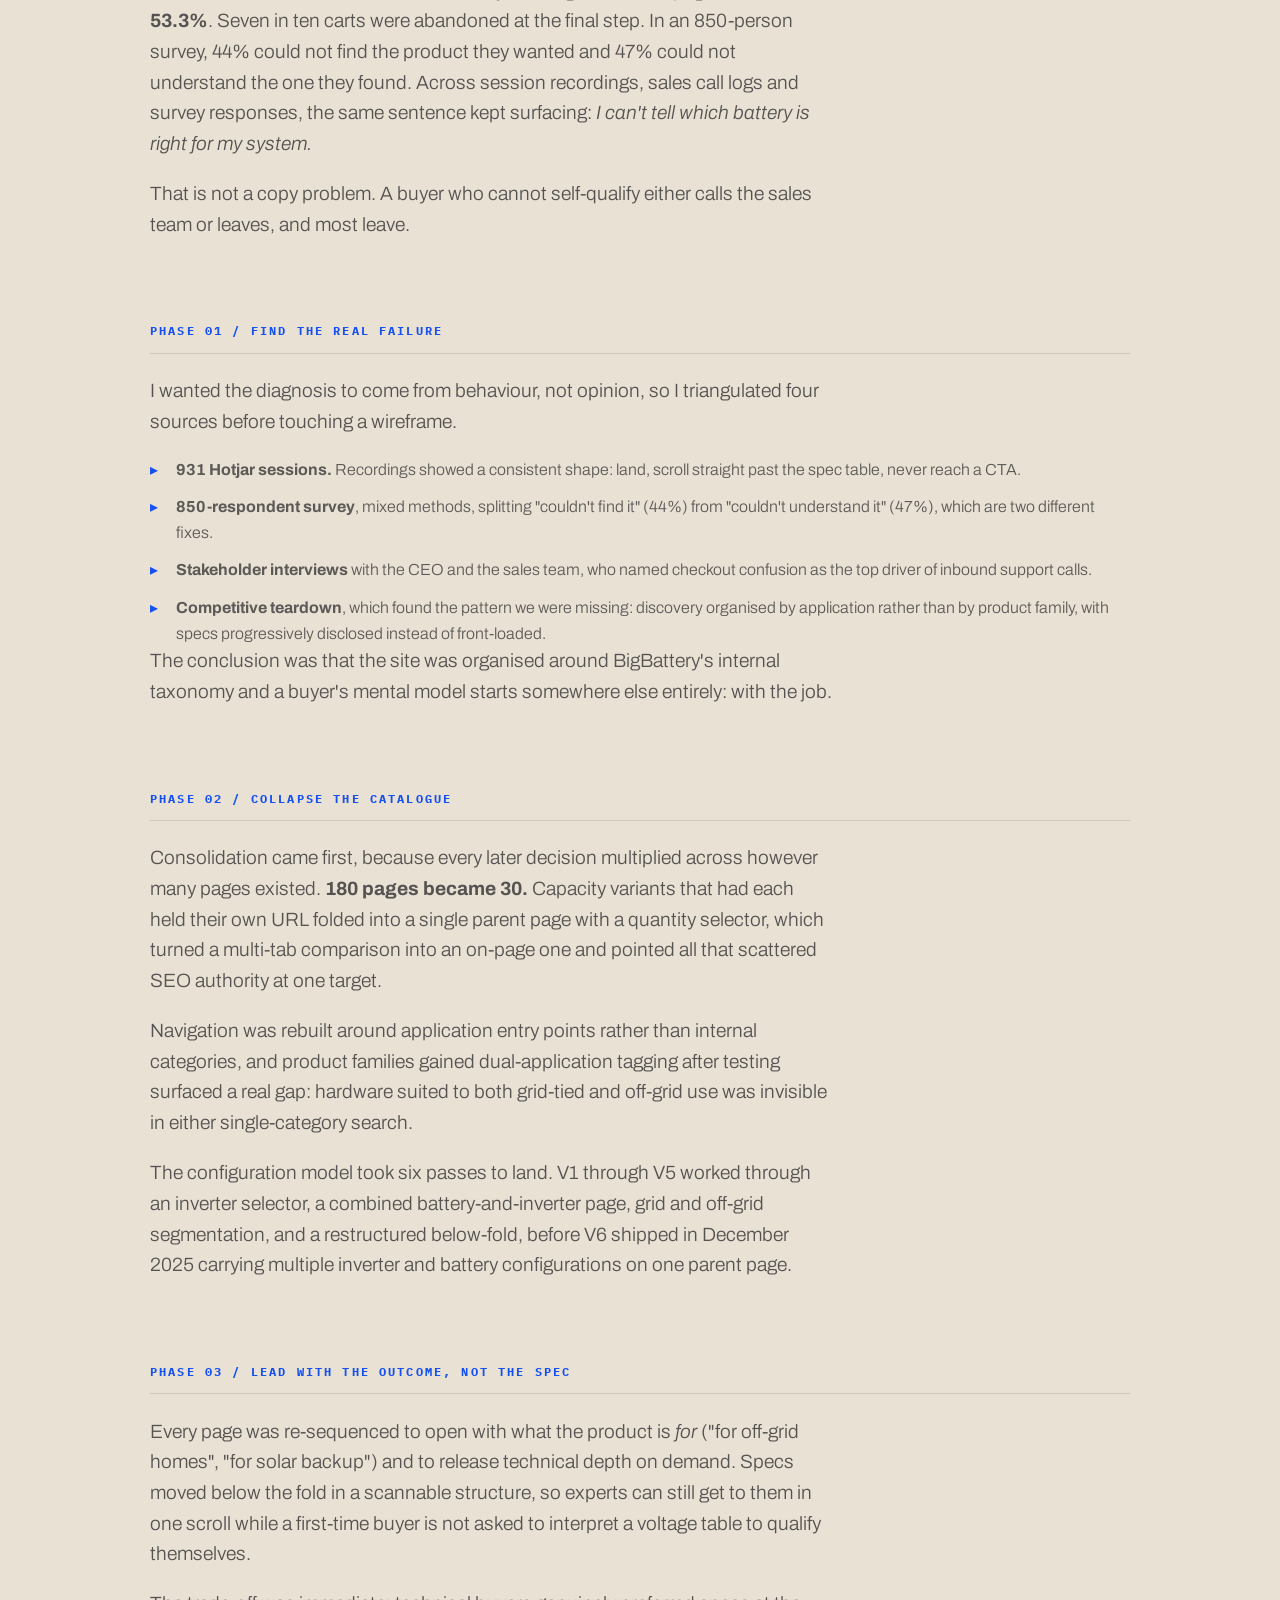
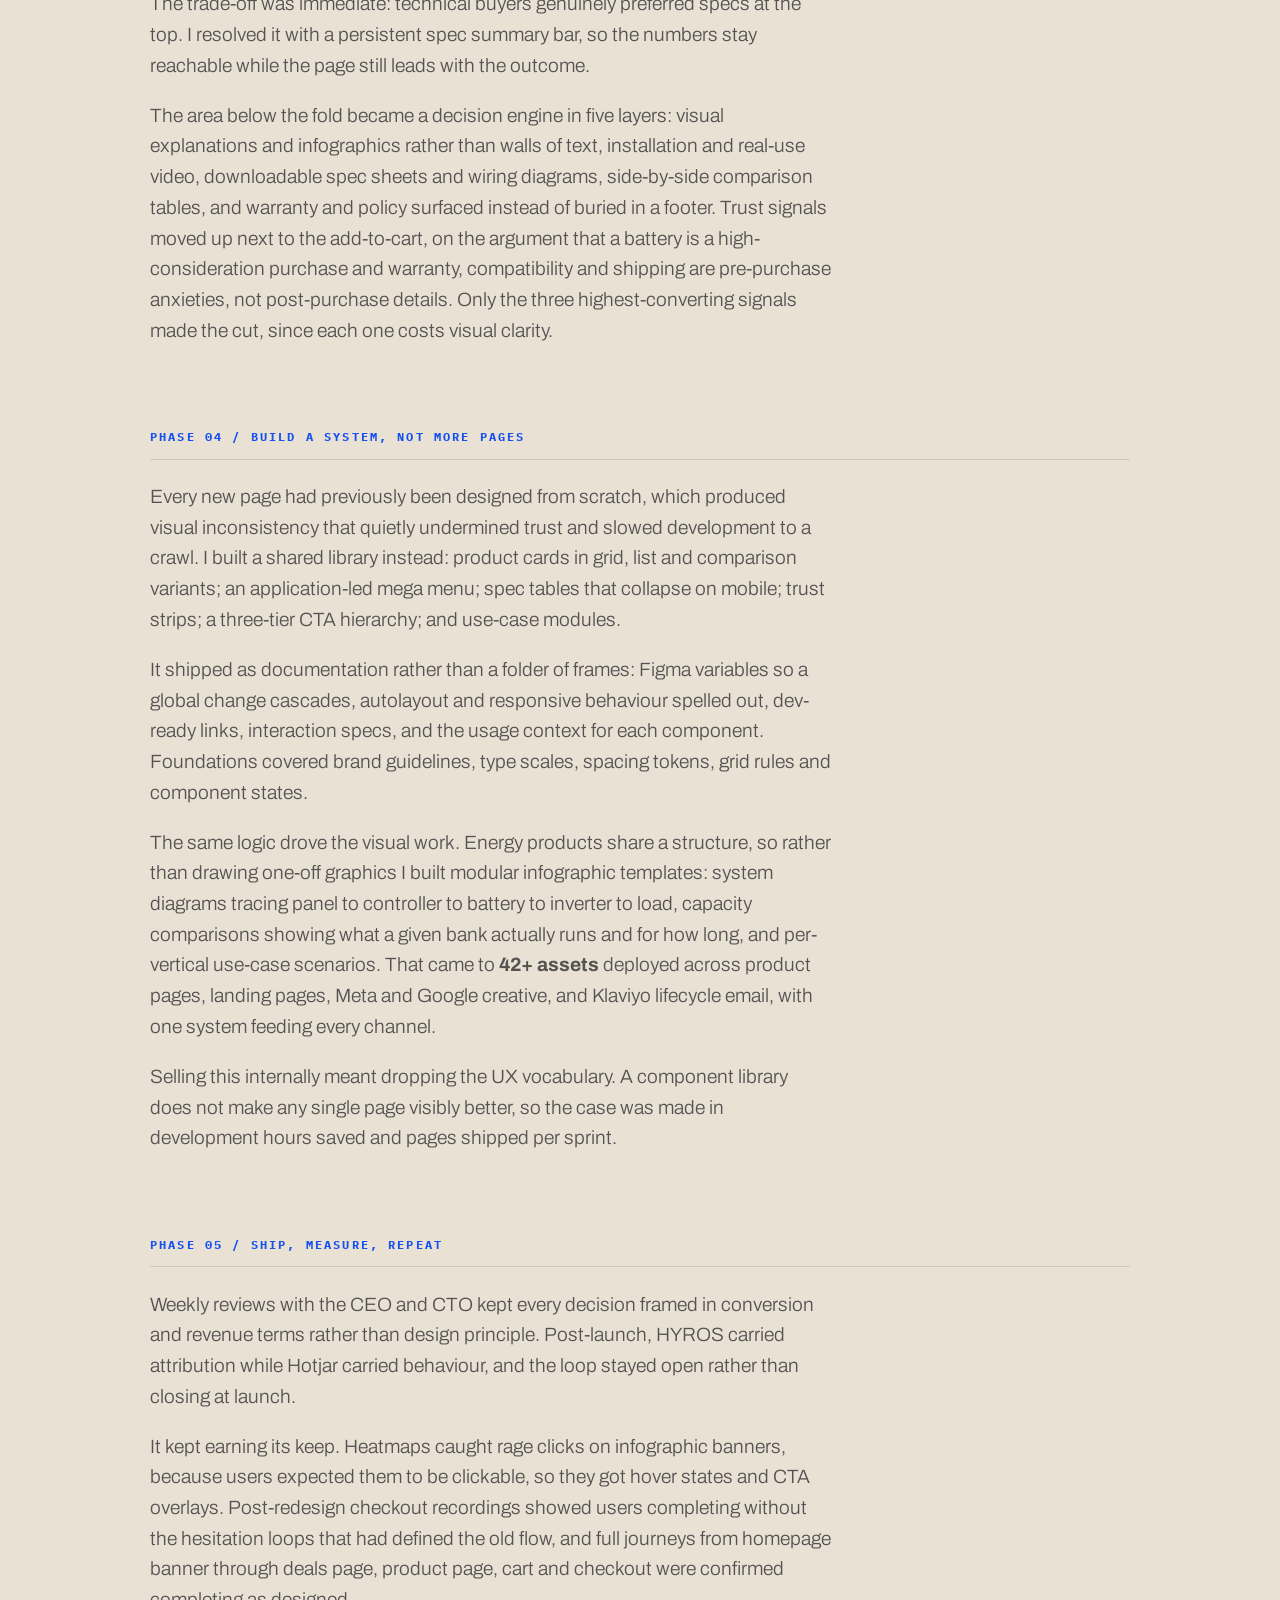
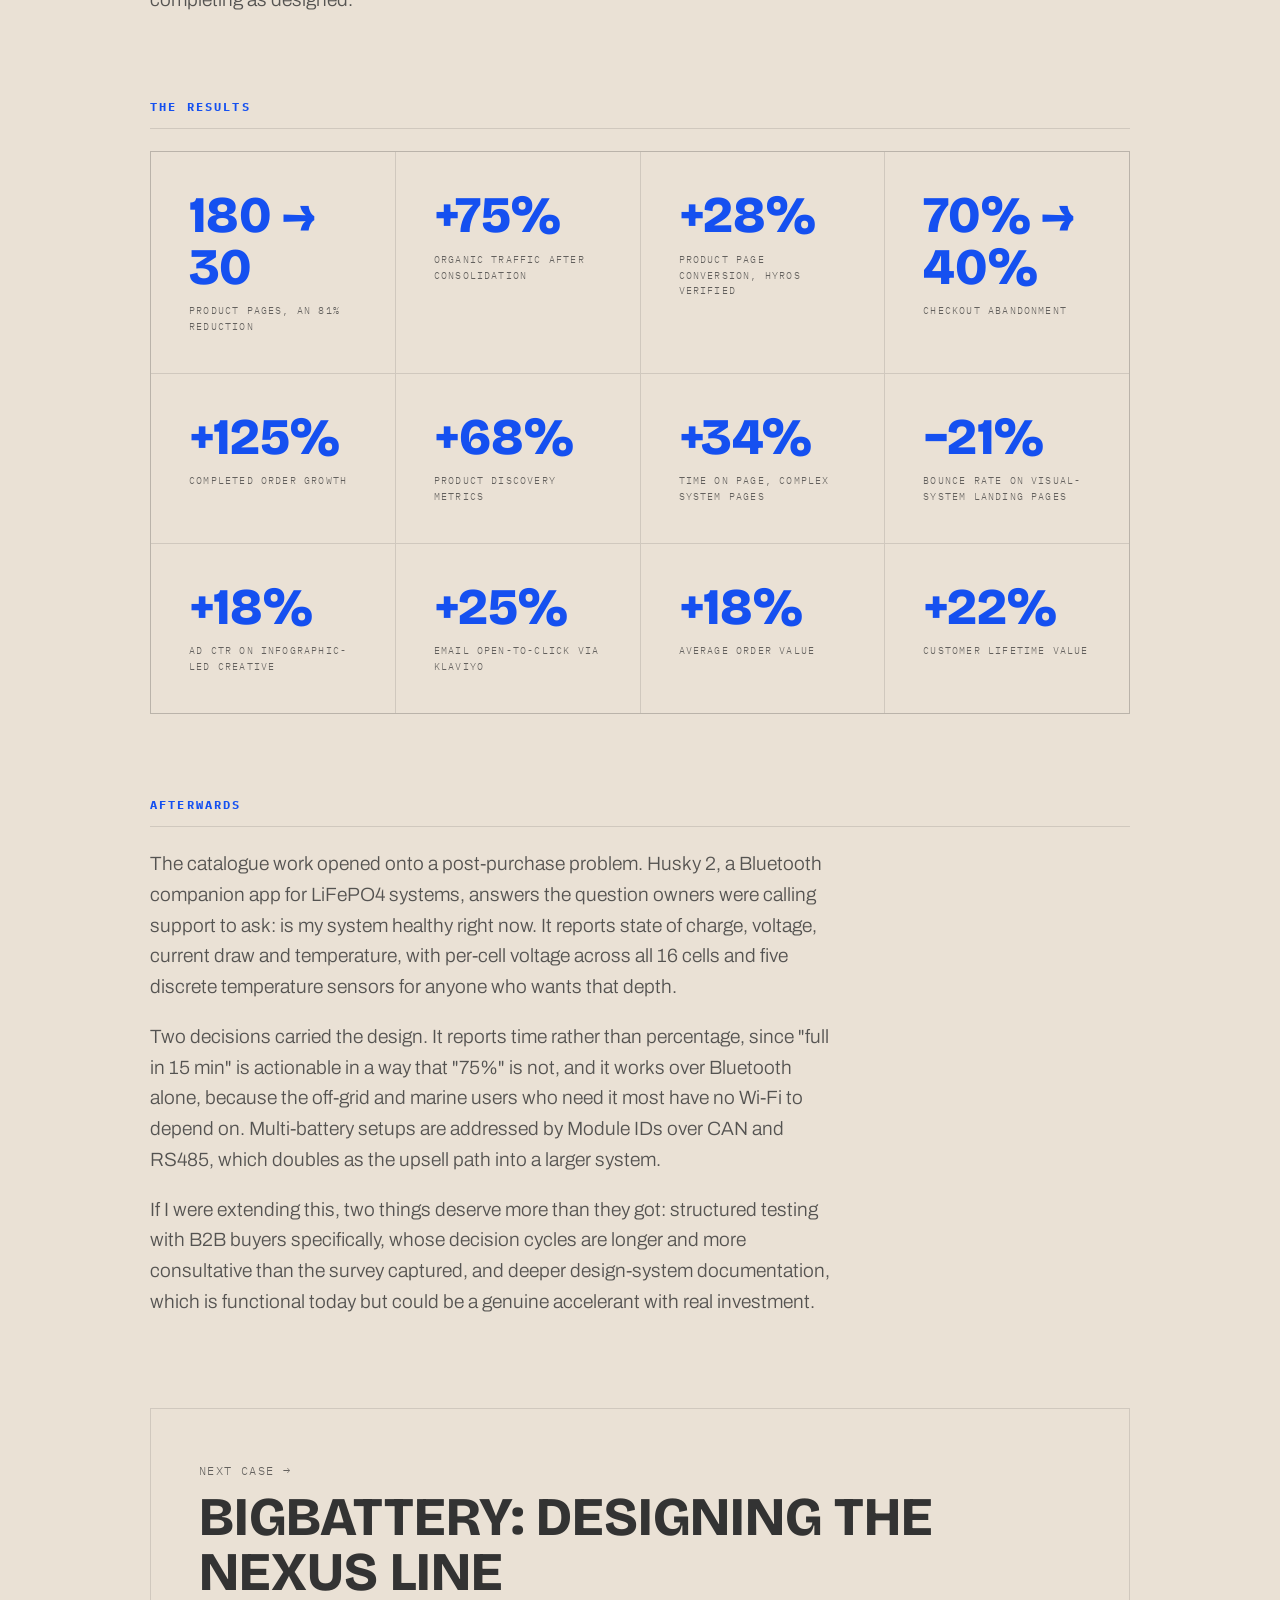
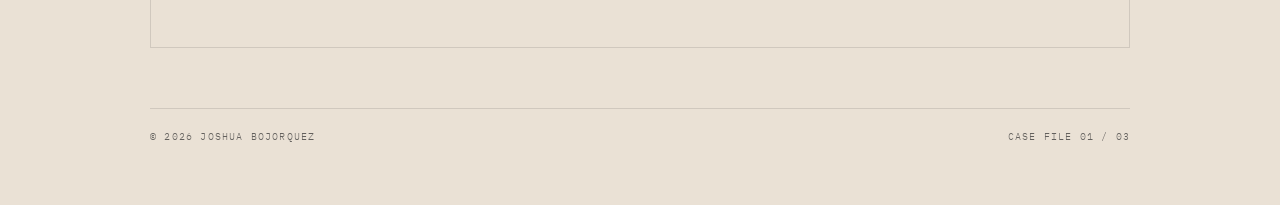
==== commit c2d90e37: "Case studies rebuilt around two companies: NEXUS product line and Evolve Partners Case 02 is now the" ====
--- a/projects/bigbattery.html
+++ b/projects/bigbattery.html
@@ -19,16 +19,16 @@
     <div class="hud-corner bl"></div><div class="hud-corner br"></div>
     <div class="hud-item hud-tl mono">JB / CASE FILE</div>
     <div class="hud-item hud-tr mono">TC <span id="timecode">00:00:00:00</span></div>
-    <div class="hud-item hud-bl mono">CLIP 01 · CURING ANALYSIS PARALYSIS</div>
+    <div class="hud-item hud-bl mono">CASE 01 · CURING ANALYSIS PARALYSIS</div>
     <div class="hud-item hud-br mono">SCROLL = SCRUB ▼</div>
   </div>
   <div class="grain" aria-hidden="true"></div>
   <div class="playhead" aria-hidden="true"><div class="playhead-fill" id="playhead-fill"></div></div>
 
   <main class="case">
-    <a class="back-link" href="../index.html" data-cursor="BACK">← BACK TO TIMELINE</a>
+    <a class="back-link" href="../index.html#scene-work" data-cursor="BACK">← BACK TO CASE STUDIES</a>
 
-    <span class="mono case-num">CLIP 01 / CASE FILE</span>
+    <span class="mono case-num">CASE 01 / BIGBATTERY</span>
     <h1 class="case-title">Curing Analysis<br>Paralysis</h1>
     <p class="case-standfirst">Product &amp; Brand Designer at BigBattery, 2025 to present.
       Six energy verticals, two very different buyers, one storefront.</p>
@@ -37,12 +37,9 @@
       <span>Conversion Optimization</span><span>Figma</span><span>Hotjar</span><span>HYROS</span>
     </div>
 
-    <div class="case-media" data-cursor="PLAY">
-      <!-- ▶ SWAP: drop in before/after screens, a Figma embed, or a walkthrough clip -->
-      <div class="media-placeholder">
-        <p class="mono">BEFORE / AFTER · PLACEHOLDER</p>
-        <p class="mono dim">paste product page screens or a Figma embed here</p>
-      </div>
+    <div class="case-media">
+      <img src="../assets/case-bigbattery.webp" width="1400" height="876"
+           alt="The redesigned BigBattery storefront on a laptop, titled BigBattery E-Commerce and UX Optimization">
     </div>
 
     <section class="case-section">
@@ -186,9 +183,9 @@
          could be a genuine accelerant with real investment.</p>
     </section>
 
-    <a class="case-next" href="launch-velocity.html" data-cursor="NEXT">
-      <span class="mono">NEXT CLIP →</span>
-      <h3>Launch Velocity</h3>
+    <a class="case-next" href="nexus-line.html" data-cursor="NEXT">
+      <span class="mono">NEXT CASE →</span>
+      <h3>BigBattery: Designing the NEXUS Line</h3>
     </a>
 
     <footer class="case-footer">
--- a/css/project.css
+++ b/css/project.css
@@ -148,3 +148,172 @@
   padding-top: 20px; margin-top: 60px;
   border-top: 1px solid var(--hairline);
 }
+
+/* ---------- media: a still in the hero slot, or inline in a section ---------- */
+.case-media img { width: 100%; height: auto; display: block; }
+.case-figure { margin: 1.6rem 0 0; }
+.case-figure img, .case-figure video { width: 100%; height: auto; display: block; border: 1px solid var(--hairline); }
+.case-figure figcaption, .case-note {
+  font-family: var(--mono);
+  font-size: 0.62rem;
+  letter-spacing: 0.12em;
+  text-transform: uppercase;
+  color: var(--dim);
+  margin-top: 10px;
+}
+.case-note, .case-section .case-note { text-transform: none; color: var(--dim); letter-spacing: 0.04em; font-size: 0.72rem; line-height: 1.6; max-width: 70ch; }
+
+/* ---------- timeline: launch dates as one scannable row ---------- */
+.timeline {
+  list-style: none;
+  display: grid;
+  grid-template-columns: repeat(auto-fit, minmax(170px, 1fr));
+  border-top: 1px solid var(--hairline);
+}
+.case-section .timeline li { padding: 18px 18px 0 0; position: relative; color: inherit; }
+.case-section .timeline li::before {
+  content: ""; position: absolute; top: -5px; left: 0;
+  width: 9px; height: 9px; border-radius: 50%; background: var(--acid);
+}
+.timeline b { display: block; font-family: var(--mono); font-size: 0.66rem; letter-spacing: 0.14em; color: var(--acid); margin-bottom: 6px; }
+.timeline span { font-size: 0.95rem; color: rgba(var(--bone-rgb), 0.78); }
+
+/* ---------- process stepper: design stages, one sheet at a time ---------- */
+.stepper-stage {
+  position: relative;
+  aspect-ratio: 4 / 3;              /* most sheets are portrait A4 */
+  background: #fff;                 /* the sheets are white documents */
+  border: 1px solid var(--hairline);
+  overflow: hidden;
+}
+.stepper-stage img {
+  position: absolute; inset: 0;
+  width: 100%; height: 100%;
+  object-fit: contain;
+  padding: 3%;
+  box-sizing: border-box;
+  opacity: 0;
+  transition: opacity 0.5s ease;
+}
+.stepper-stage img.is-on { opacity: 1; }
+.stepper-tabs { display: grid; grid-template-columns: repeat(auto-fit, minmax(0, 1fr)); gap: 1px; background: var(--hairline); margin-top: 1px; }
+.stepper-tabs button {
+  background: var(--ink);
+  border: 0;
+  padding: 14px 12px;
+  text-align: left;
+  color: var(--dim);
+  font-family: var(--mono);
+  font-size: 0.6rem;
+  letter-spacing: 0.12em;
+  text-transform: uppercase;
+  cursor: pointer;
+  position: relative;
+  transition: color 0.25s ease;
+}
+.stepper-tabs button b { display: block; color: inherit; font-weight: 600; margin-bottom: 4px; }
+.stepper-tabs button::after {
+  content: ""; position: absolute; left: 0; right: 0; top: 0; height: 2px;
+  background: var(--acid); transform: scaleX(0); transform-origin: left;
+}
+.stepper-tabs button.is-on { color: var(--bone); }
+.stepper-tabs button.is-on::after { transform: scaleX(1); transition: transform var(--step-ms, 4200ms) linear; }
+.stepper.is-paused .stepper-tabs button.is-on::after,
+.stepper.is-static .stepper-tabs button.is-on::after { transition: none; }
+.stepper-caption { margin-top: 14px; }
+
+/* ---------- product blocks: one repeated layout so products compare ---------- */
+.product-block {
+  display: grid;
+  grid-template-columns: minmax(0, 5fr) minmax(0, 7fr);
+  gap: clamp(24px, 4vw, 56px);
+  align-items: center;
+  scroll-margin-top: 90px;
+}
+.product-shot { background: var(--ink-2); aspect-ratio: 4 / 5; display: grid; place-items: center; }
+.product-shot img { width: 100%; height: 100%; object-fit: contain; padding: 12%; box-sizing: border-box; }
+.product-shot.duo { grid-template-columns: 1fr 1fr; }
+.product-shot.duo img { padding: 14% 6%; }
+.product-block h3 {
+  font-family: var(--display);
+  font-weight: 800;
+  font-size: clamp(1.8rem, 3.6vw, 2.8rem);
+  line-height: 1;
+  letter-spacing: -0.02em;
+  margin-bottom: 0.4rem;
+}
+.product-kicker { font-family: var(--mono); font-size: 0.66rem; letter-spacing: 0.14em; color: var(--acid); display: block; margin-bottom: 1rem; }
+.product-facts {
+  display: grid;
+  grid-template-columns: repeat(3, minmax(0, 1fr));
+  gap: 1px;
+  background: var(--hairline);
+  border: 1px solid var(--hairline);
+  margin-top: 1.4rem;
+}
+.product-facts div { background: var(--ink); padding: 14px 16px; display: flex; flex-direction: column; gap: 6px; }
+.product-facts b { font-family: var(--display); font-weight: 800; font-size: clamp(1.2rem, 2.2vw, 1.7rem); line-height: 1; }
+.product-facts span { font-family: var(--mono); font-size: 0.58rem; letter-spacing: 0.12em; text-transform: uppercase; color: var(--dim); }
+
+/* ---------- before / after: two renders, two budgets ---------- */
+.compare { display: grid; grid-template-columns: minmax(0, 16fr) minmax(0, 5.2fr); gap: clamp(16px, 2.4vw, 32px); align-items: end; }
+.compare figure { margin: 0; }
+.compare video { width: 100%; display: block; background: var(--ink-2); border: 1px solid var(--hairline); }
+.compare figcaption { margin-top: 12px; display: flex; flex-direction: column; gap: 4px; }
+.compare figcaption b { font-family: var(--display); font-weight: 800; font-size: clamp(1.3rem, 2.6vw, 2rem); line-height: 1; }
+.compare figcaption b.win { color: var(--acid); }
+.compare figcaption span { font-family: var(--mono); font-size: 0.6rem; letter-spacing: 0.12em; text-transform: uppercase; color: var(--dim); }
+
+/* ---------- creative strip: a curated handful, scrolls sideways ---------- */
+.creative-strip {
+  display: flex;
+  gap: 14px;
+  overflow-x: auto;
+  scroll-snap-type: x proximity;
+  padding-bottom: 10px;
+  margin-top: 1.4rem;
+  scrollbar-width: thin;
+}
+.creative-strip > * {
+  flex: 0 0 auto;
+  height: clamp(180px, 26vw, 280px);
+  width: auto;
+  scroll-snap-align: start;
+  border: 1px solid var(--hairline);
+  display: block;
+}
+
+/* ---------- value ladder (Launch Velocity) ---------- */
+.ladder {
+  display: grid;
+  grid-template-columns: repeat(5, minmax(0, 1fr));
+  align-items: end;
+  gap: 8px;
+}
+/* each step outlined on its own: a shared hairline background would fill the
+   empty space above the lower steps and flatten the staircase */
+.ladder div {
+  border: 1px solid var(--hairline);
+  border-top: 2px solid var(--acid);
+  background: var(--ink);
+  padding: 18px 16px;
+  display: flex; flex-direction: column; justify-content: flex-end; gap: 8px;
+}
+.ladder div:nth-child(1) { min-height: 120px; }
+.ladder div:nth-child(2) { min-height: 160px; }
+.ladder div:nth-child(3) { min-height: 200px; }
+.ladder div:nth-child(4) { min-height: 240px; }
+.ladder div:nth-child(5) { min-height: 280px; background: var(--ink-2); }
+.ladder b { font-family: var(--display); font-weight: 800; font-size: clamp(1.3rem, 2.6vw, 2.1rem); line-height: 1; color: var(--acid); }
+.ladder span { font-size: 0.9rem; line-height: 1.35; color: rgba(var(--bone-rgb), 0.82); }
+.ladder i { font-style: normal; font-family: var(--mono); font-size: 0.58rem; letter-spacing: 0.12em; text-transform: uppercase; color: var(--dim); }
+
+@media (max-width: 760px) {
+  .product-block { grid-template-columns: 1fr; }
+  .product-shot { aspect-ratio: 5 / 4; }
+  .compare { grid-template-columns: minmax(0, 16fr) minmax(0, 7fr); }
+  .ladder { grid-template-columns: 1fr; }
+  .ladder div { min-height: 0 !important; flex-direction: row; align-items: baseline; flex-wrap: wrap; }
+  .stepper-tabs { grid-template-columns: repeat(2, minmax(0, 1fr)); }
+  .stepper-stage { aspect-ratio: 4 / 5; }
+}
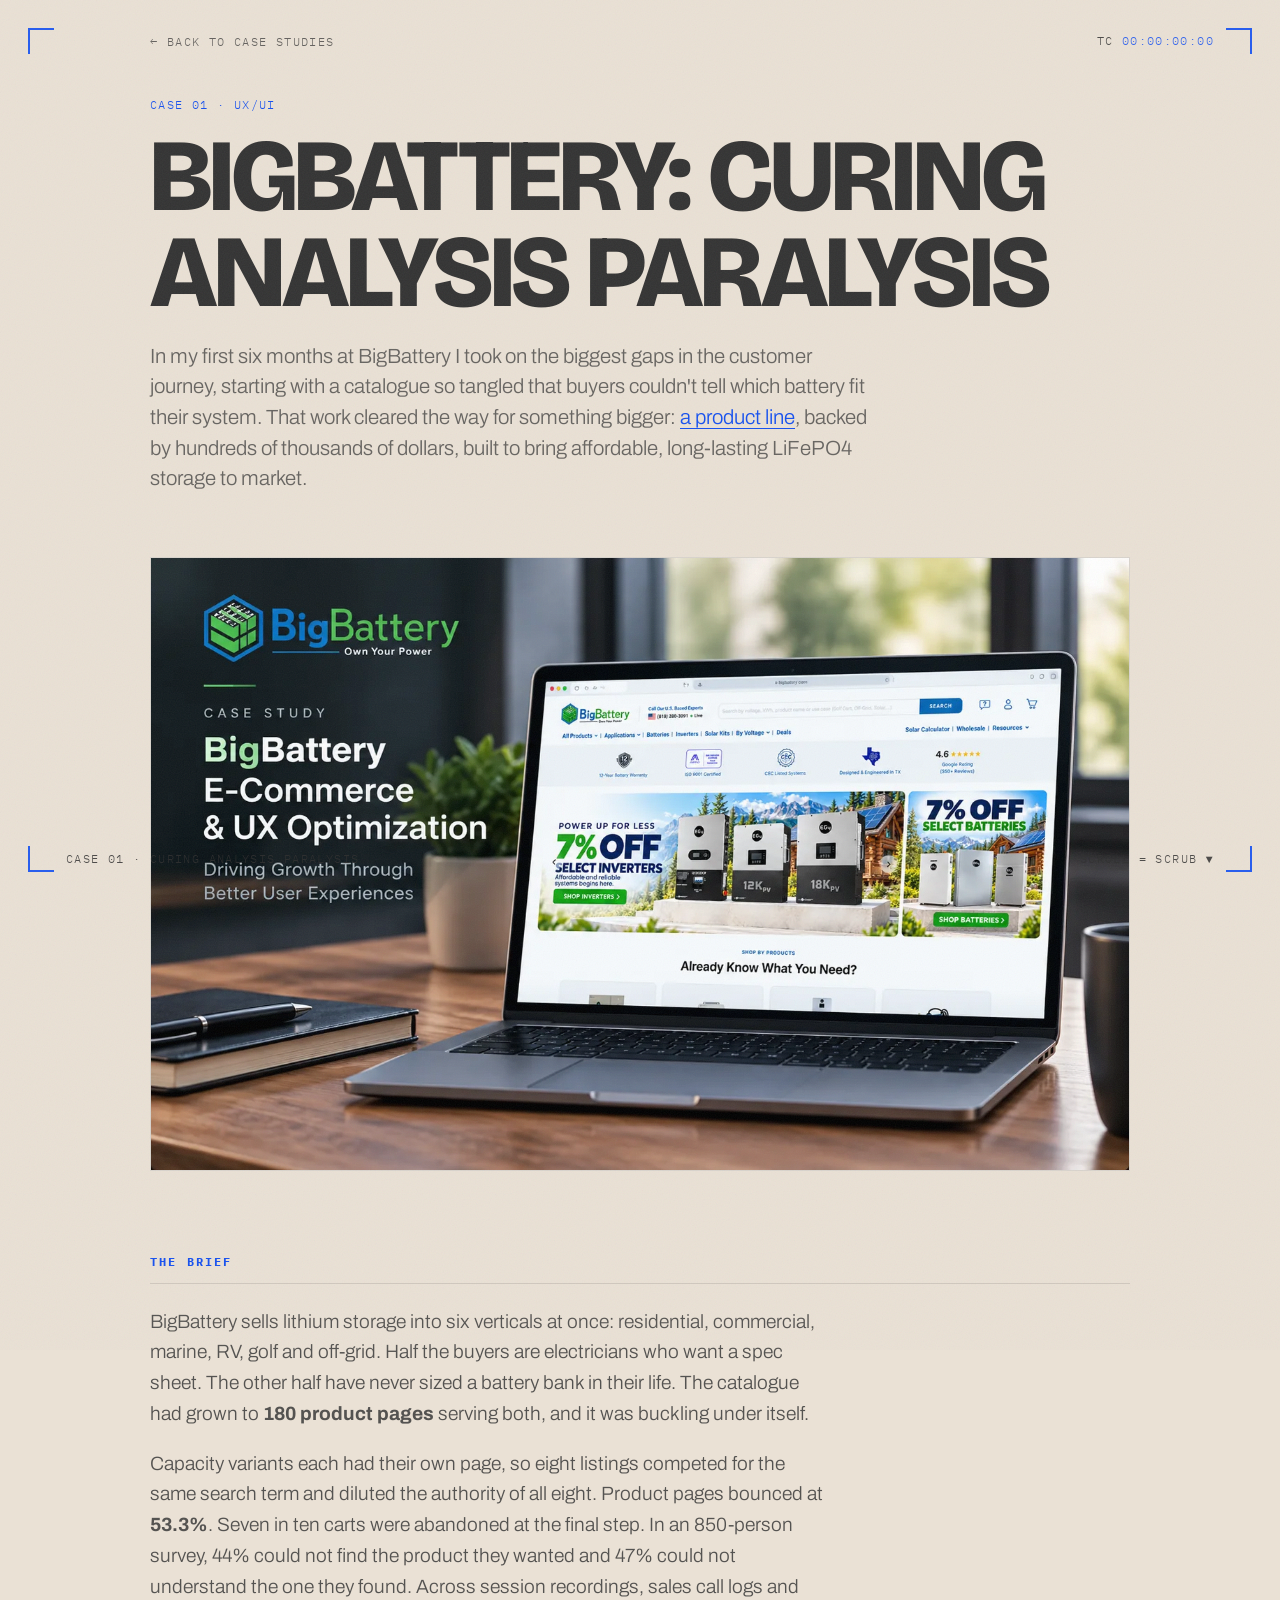
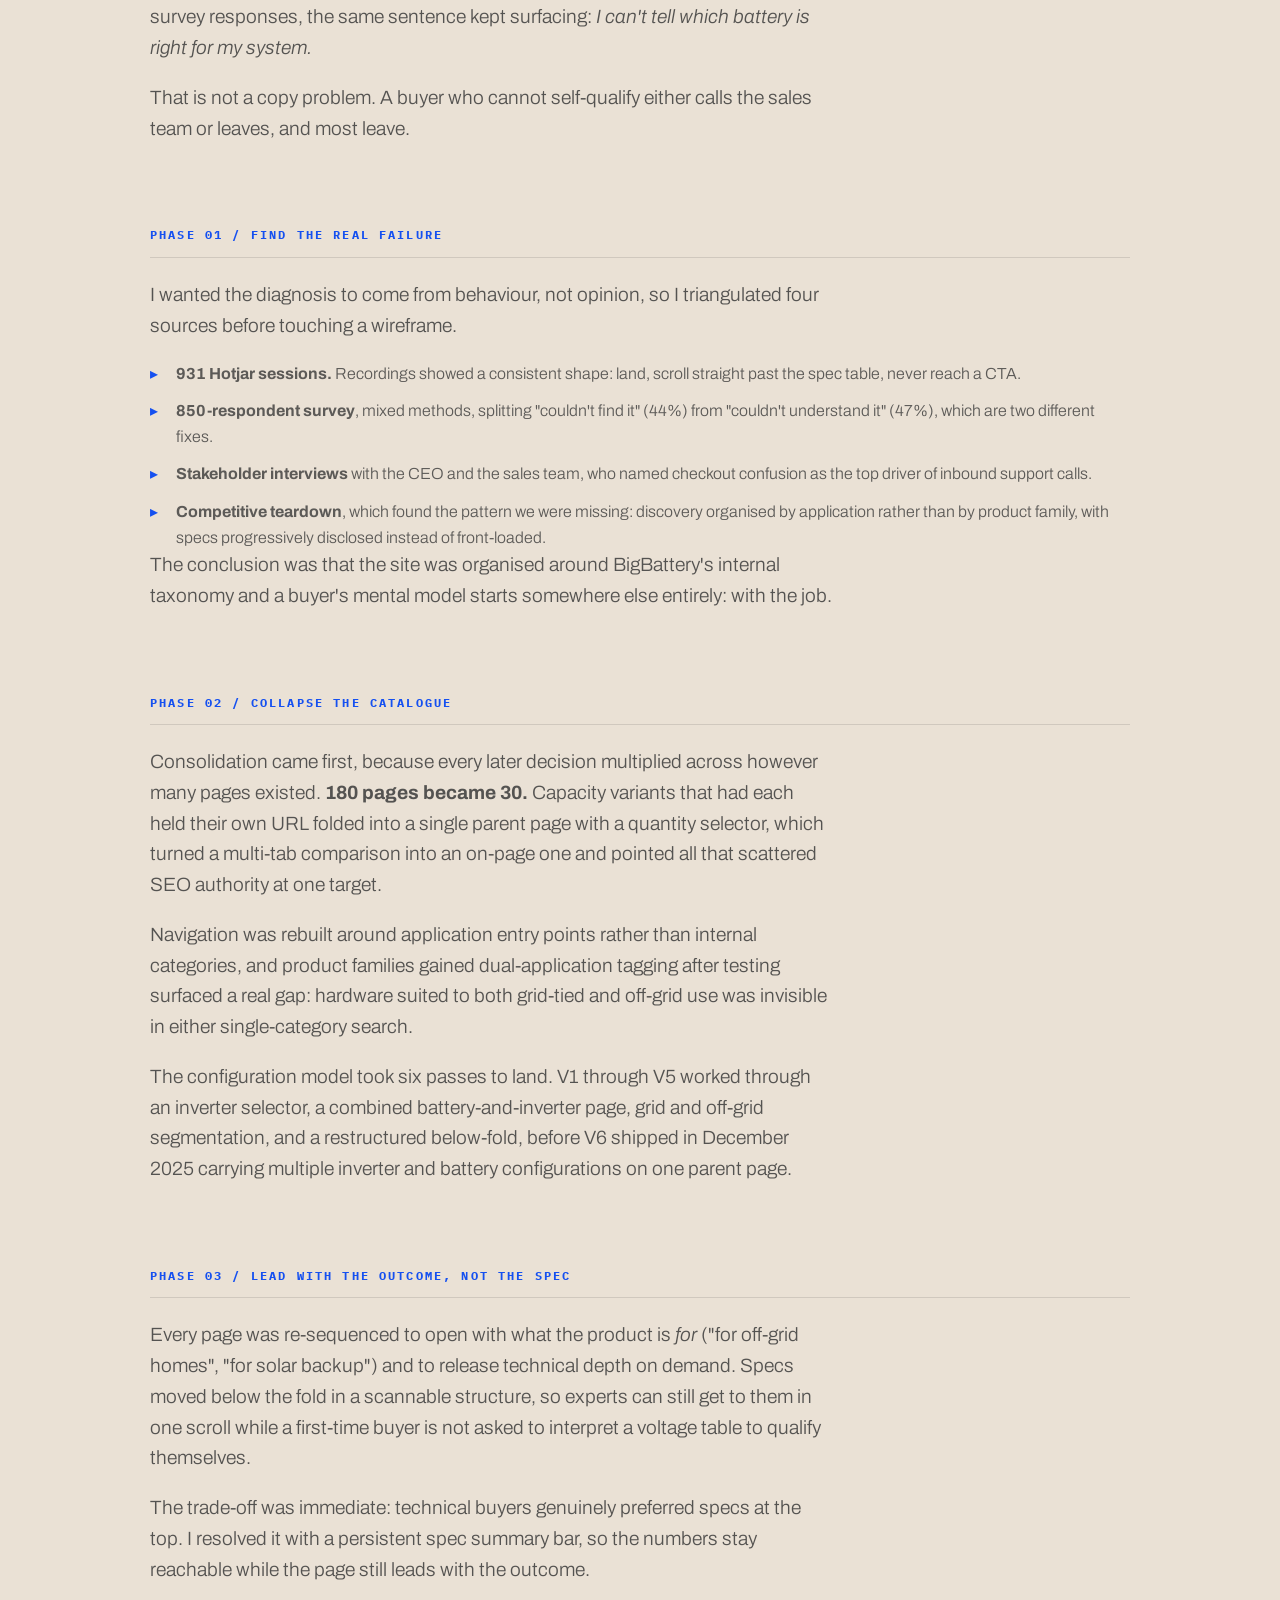
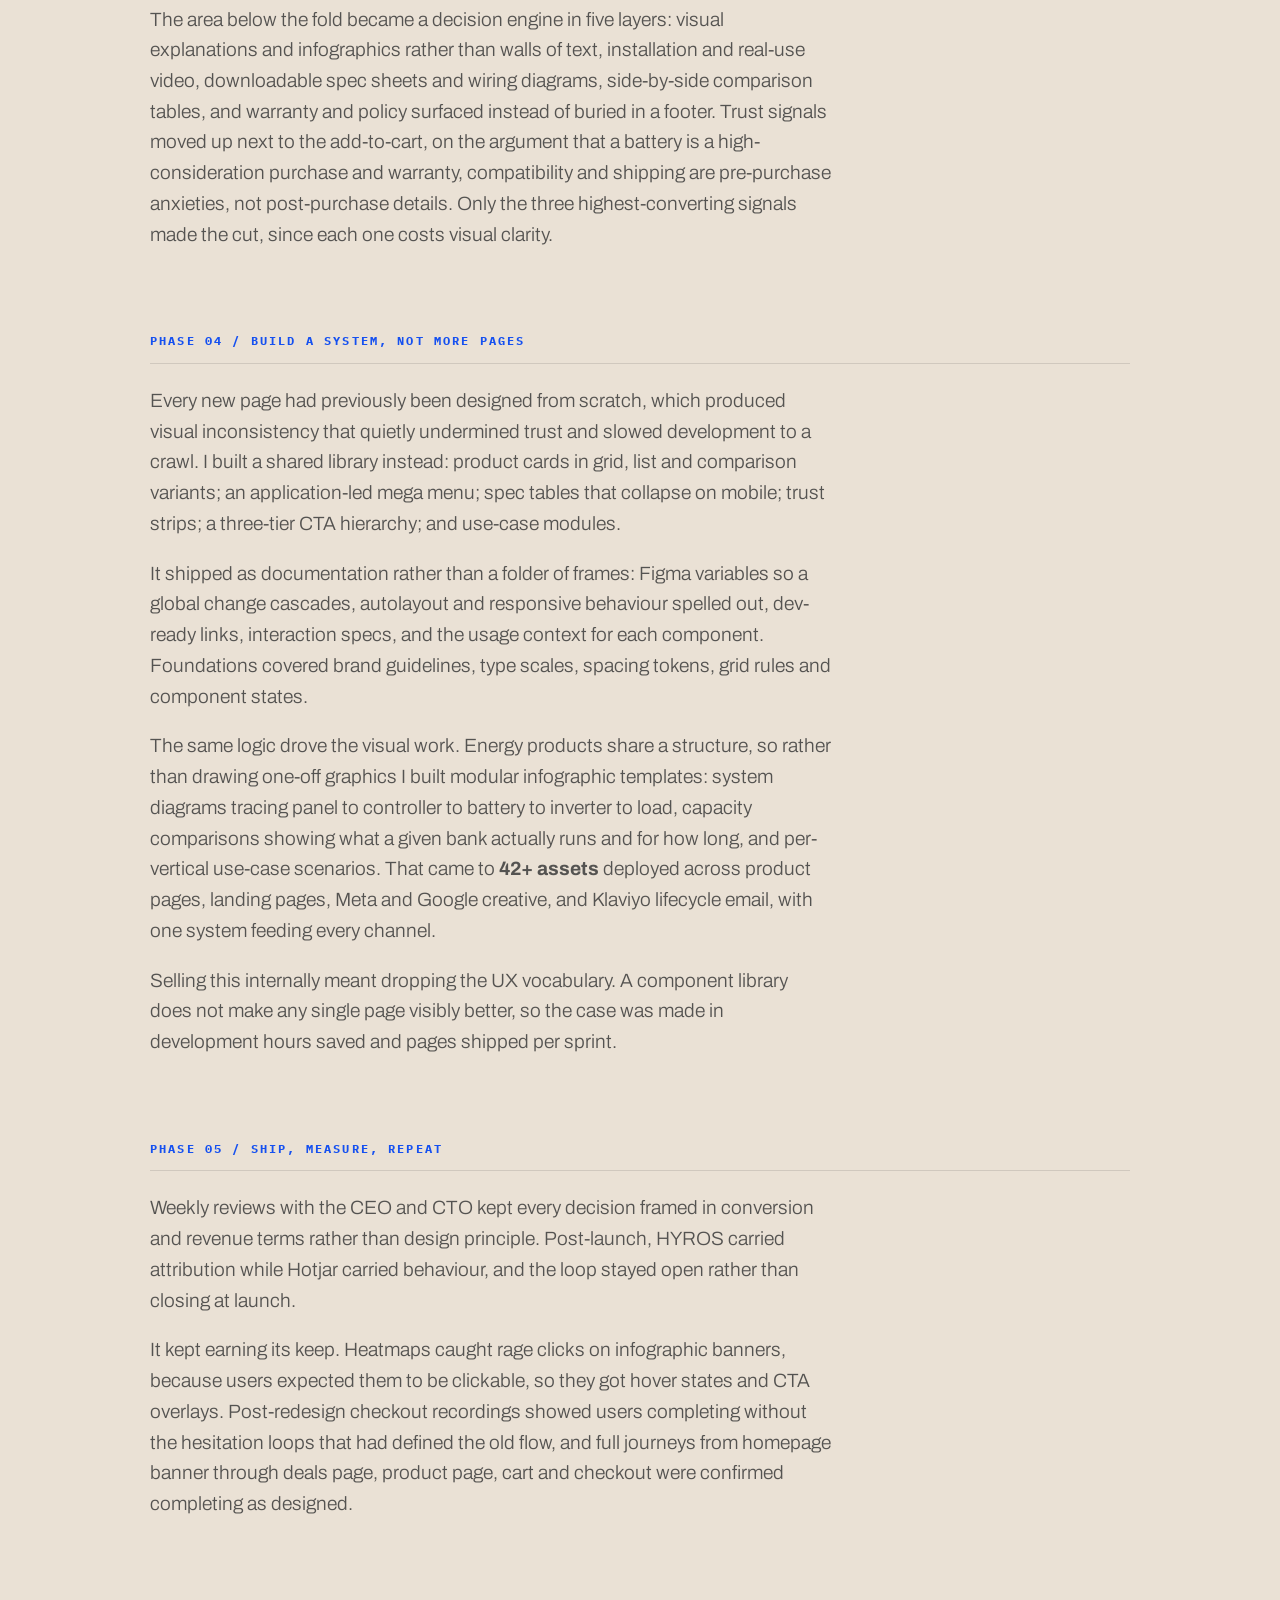
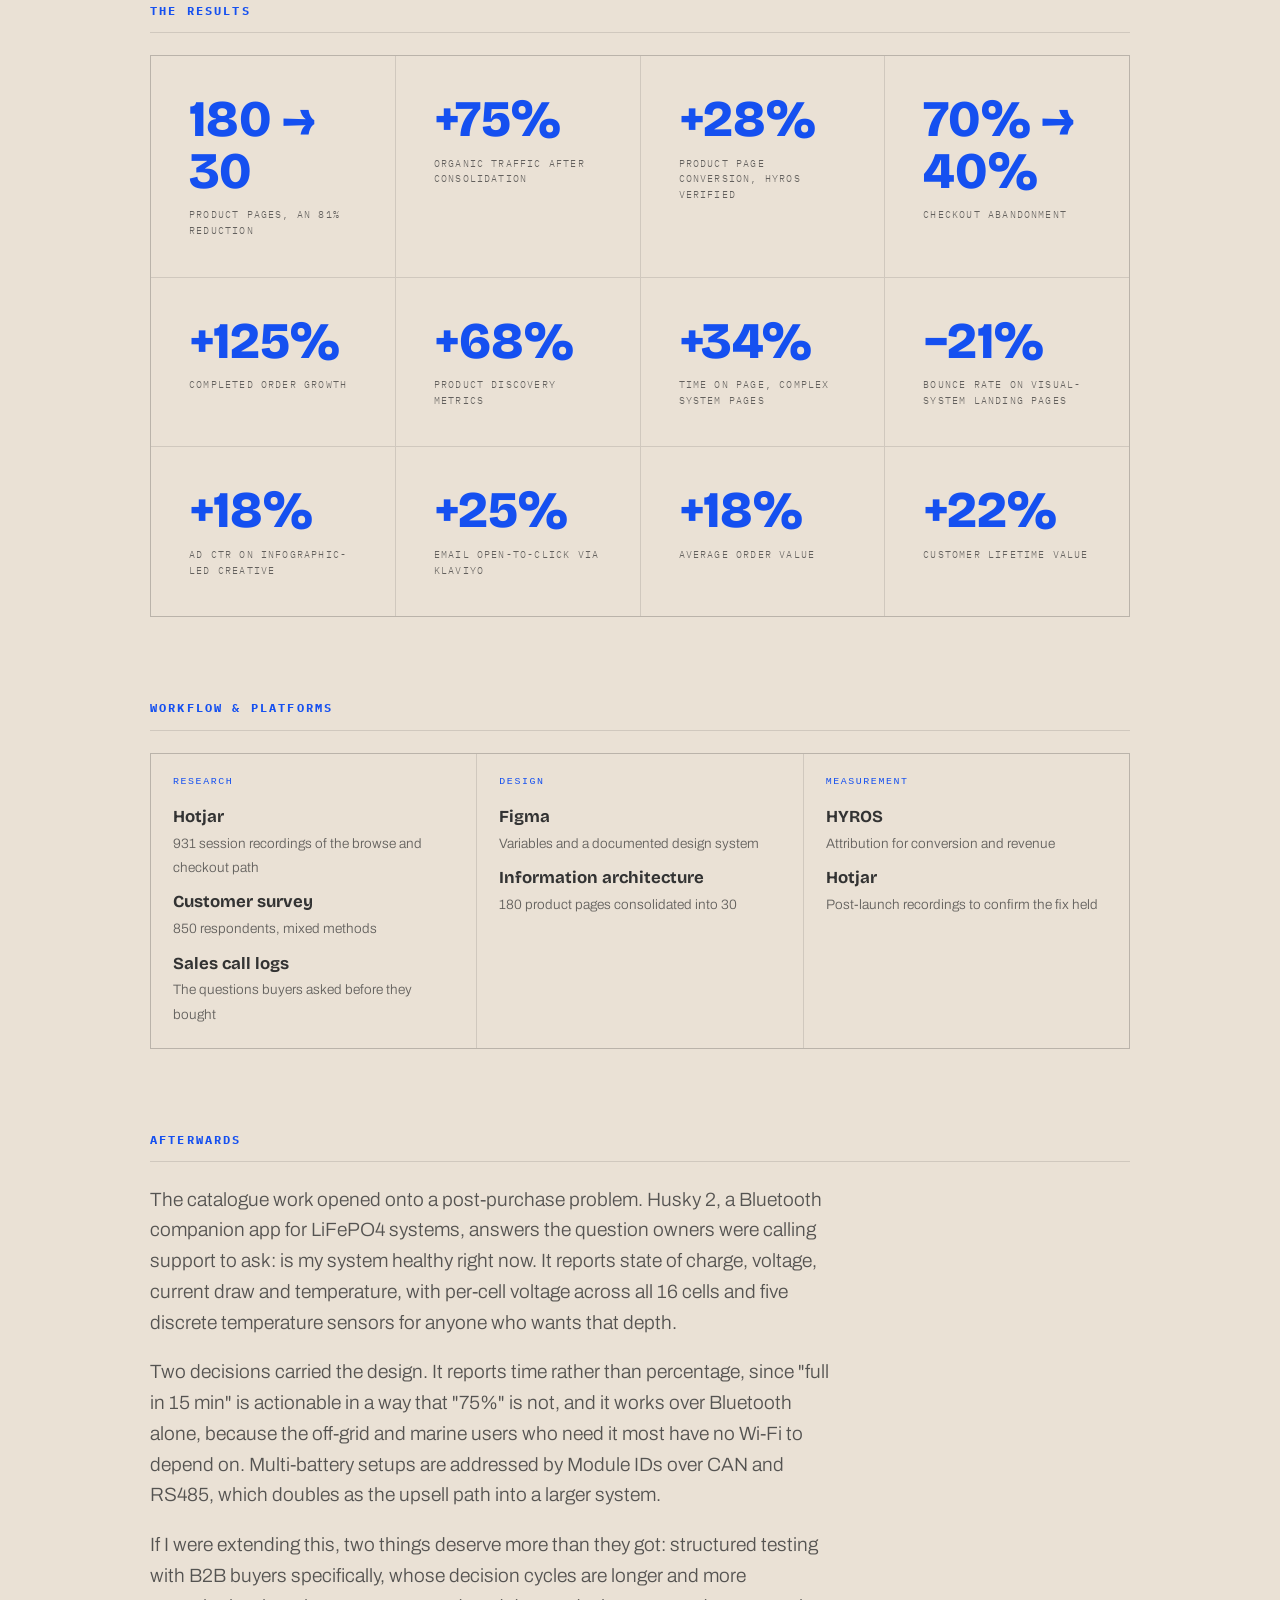
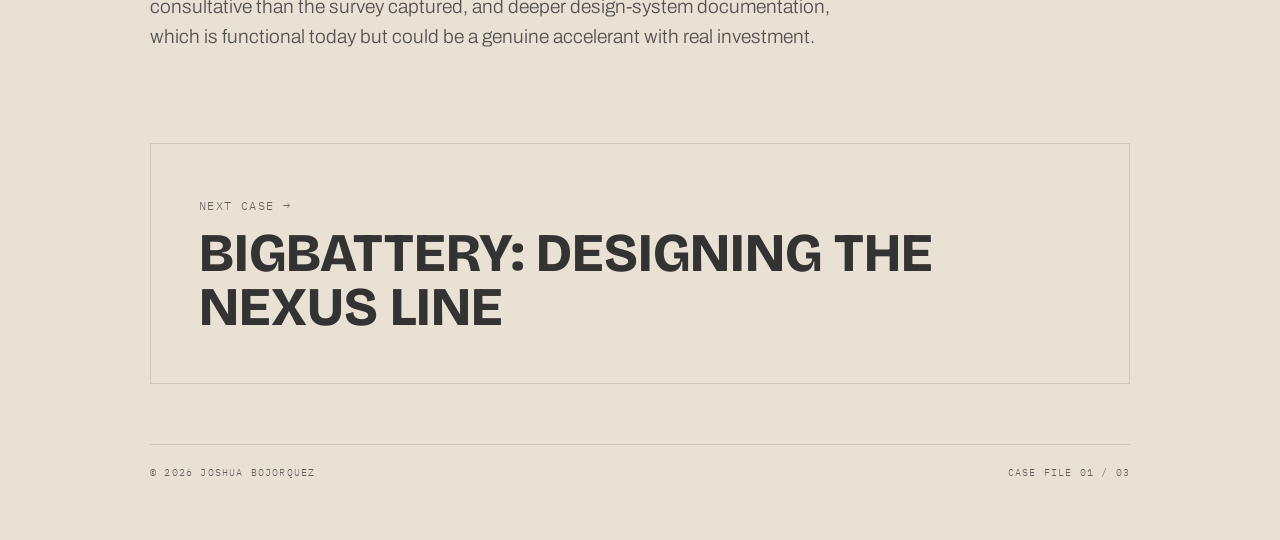
==== commit 7773ff8c: "Case pages: tighter header, paired-line titles, thesis intros, tools moved down - Back link sits on " ====
--- a/projects/bigbattery.html
+++ b/projects/bigbattery.html
@@ -17,7 +17,6 @@
   <div class="hud" aria-hidden="true">
     <div class="hud-corner tl"></div><div class="hud-corner tr"></div>
     <div class="hud-corner bl"></div><div class="hud-corner br"></div>
-    <div class="hud-item hud-tl mono">JB / CASE FILE</div>
     <div class="hud-item hud-tr mono">TC <span id="timecode">00:00:00:00</span></div>
     <div class="hud-item hud-bl mono">CASE 01 · CURING ANALYSIS PARALYSIS</div>
     <div class="hud-item hud-br mono">SCROLL = SCRUB ▼</div>
@@ -28,14 +27,13 @@
   <main class="case">
     <a class="back-link" href="../index.html#scene-work" data-cursor="BACK">← BACK TO CASE STUDIES</a>
 
-    <span class="mono case-num">CASE 01 / BIGBATTERY</span>
-    <h1 class="case-title">Curing Analysis<br>Paralysis</h1>
-    <p class="case-standfirst">Product &amp; Brand Designer at BigBattery, 2025 to present.
-      Six energy verticals, two very different buyers, one storefront.</p>
-    <div class="case-tags">
-      <span>Information Architecture</span><span>UX Research</span><span>Design System</span>
-      <span>Conversion Optimization</span><span>Figma</span><span>Hotjar</span><span>HYROS</span>
-    </div>
+    <span class="mono case-num">CASE 01 · UX/UI</span>
+    <h1 class="case-title"><span class="ln">BigBattery: Curing</span><span class="ln">Analysis Paralysis</span></h1>
+    <p class="case-standfirst">In my first six months at BigBattery I took on the biggest gaps in
+      the customer journey, starting with a catalogue so tangled that buyers couldn't tell which
+      battery fit their system. That work cleared the way for something bigger:
+      <a href="nexus-line.html" data-cursor="OPEN">a product line</a>, backed by hundreds of
+      thousands of dollars, built to bring affordable, long-lasting LiFePO4 storage to market.</p>
 
     <div class="case-media">
       <img src="../assets/case-bigbattery.webp" width="1400" height="876"
@@ -166,6 +164,25 @@
     </section>
 
     <section class="case-section">
+      <h2>Workflow &amp; Platforms</h2>
+      <div class="toolkit">
+        <div><h3>RESEARCH</h3><ul>
+          <li><b>Hotjar</b><span>931 session recordings of the browse and checkout path</span></li>
+          <li><b>Customer survey</b><span>850 respondents, mixed methods</span></li>
+          <li><b>Sales call logs</b><span>The questions buyers asked before they bought</span></li>
+        </ul></div>
+        <div><h3>DESIGN</h3><ul>
+          <li><b>Figma</b><span>Variables and a documented design system</span></li>
+          <li><b>Information architecture</b><span>180 product pages consolidated into 30</span></li>
+        </ul></div>
+        <div><h3>MEASUREMENT</h3><ul>
+          <li><b>HYROS</b><span>Attribution for conversion and revenue</span></li>
+          <li><b>Hotjar</b><span>Post-launch recordings to confirm the fix held</span></li>
+        </ul></div>
+      </div>
+    </section>
+
+    <section class="case-section">
       <h2>Afterwards</h2>
       <p>The catalogue work opened onto a post-purchase problem. Husky 2, a Bluetooth companion
          app for LiFePO4 systems, answers the question owners were calling support to ask: is my
--- a/css/project.css
+++ b/css/project.css
@@ -2,7 +2,9 @@
    JB PORTFOLIO / project.css (case-study pages)
    ============================================================ */
 
-.case { max-width: 1100px; margin: 0 auto; padding: clamp(110px, 16vh, 170px) clamp(20px, 5vw, 60px) 60px; }
+/* top padding puts the back link on the same line as the HUD text (TC on the
+   right), so the page opens straight onto the title instead of a gap */
+.case { max-width: 1100px; margin: 0 auto; padding: var(--hud-pad) clamp(20px, 5vw, 60px) 60px; }
 
 .back-link {
   display: inline-block;
@@ -10,17 +12,20 @@
   font-size: 0.72rem;
   letter-spacing: 0.12em;
   color: var(--dim);
-  margin-bottom: clamp(40px, 7vh, 70px);
+  margin-bottom: clamp(28px, 5vh, 56px);
   transition: color 0.25s ease;
 }
 .back-link:hover { color: var(--acid); }
+/* on phones the column edge sits under the top-left bracket, so step clear of it */
+@media (max-width: 720px) { .back-link { margin-left: calc(var(--hud-pad) + 38px - 20px); } }
 
 .case-num { color: var(--acid); display: block; margin-bottom: 14px; }
 
 .case-title {
   font-family: var(--display);
   font-weight: 800;
-  font-size: clamp(2.6rem, 8vw, 6.5rem);
+  /* sized so the longest line ("ANALYSIS PARALYSIS") fits the column at any width */
+  font-size: clamp(1.4rem, 8.2vw, 6.4rem);
   line-height: 0.94;
   letter-spacing: -0.03em;
   text-transform: uppercase;
@@ -29,23 +34,15 @@
 
 /* one line of framing under the title: role, dates, scope */
 .case-standfirst {
-  max-width: 54ch;
-  margin: -0.6rem 0 1.6rem;
+  max-width: 60ch;
+  margin: -0.4rem 0 clamp(40px, 7vh, 70px);
   font-size: clamp(1.05rem, 1.6vw, 1.3rem);
   line-height: 1.5;
   color: rgba(var(--bone-rgb), 0.72);
 }
 
-.case-tags { display: flex; flex-wrap: wrap; gap: 10px; margin-bottom: clamp(40px, 7vh, 70px); }
-.case-tags span {
-  font-family: var(--mono);
-  font-size: 0.62rem;
-  letter-spacing: 0.12em;
-  text-transform: uppercase;
-  padding: 7px 12px;
-  border: 1px solid var(--hairline);
-  color: var(--dim);
-}
+/* each line is a fixed pair of words that never wraps, so no word is left alone on a row */
+.case-title .ln { display: block; white-space: nowrap; }
 
 /* media slot */
 .case-media {
@@ -256,9 +253,13 @@
 .product-facts span { font-family: var(--mono); font-size: 0.58rem; letter-spacing: 0.12em; text-transform: uppercase; color: var(--dim); }
 
 /* ---------- before / after: two renders, two budgets ---------- */
-.compare { display: grid; grid-template-columns: minmax(0, 16fr) minmax(0, 5.2fr); gap: clamp(16px, 2.4vw, 32px); align-items: end; }
+/* 256:81 is what gives a 16:9 and a 9:16 clip the same height side by side
+   (the gap comes out before fr shares are split, so it stays exact) */
+.compare { display: grid; grid-template-columns: minmax(0, 256fr) minmax(0, 81fr); gap: clamp(16px, 2.4vw, 32px); align-items: end; }
 .compare figure { margin: 0; }
-.compare video { width: 100%; display: block; background: var(--ink-2); border: 1px solid var(--hairline); }
+/* outline, not border: a border adds to each clip's width and knocks the two
+   heights out of line by a couple of px */
+.compare video { width: 100%; display: block; background: var(--ink-2); outline: 1px solid var(--hairline); outline-offset: -1px; }
 .compare figcaption { margin-top: 12px; display: flex; flex-direction: column; gap: 4px; }
 .compare figcaption b { font-family: var(--display); font-weight: 800; font-size: clamp(1.3rem, 2.6vw, 2rem); line-height: 1; }
 .compare figcaption b.win { color: var(--acid); }
@@ -311,9 +312,28 @@
 @media (max-width: 760px) {
   .product-block { grid-template-columns: 1fr; }
   .product-shot { aspect-ratio: 5 / 4; }
-  .compare { grid-template-columns: minmax(0, 16fr) minmax(0, 7fr); }
+  /* at phone width the tall clip would shrink to ~80px, so stack instead */
+  .compare { grid-template-columns: 1fr; }
+  .compare figure:last-child video { width: 62%; }
   .ladder { grid-template-columns: 1fr; }
   .ladder div { min-height: 0 !important; flex-direction: row; align-items: baseline; flex-wrap: wrap; }
   .stepper-tabs { grid-template-columns: repeat(2, minmax(0, 1fr)); }
   .stepper-stage { aspect-ratio: 4 / 5; }
 }
+
+/* ---------- workflow & platforms: the tools, grouped by what they were for ---------- */
+.toolkit {
+  display: grid;
+  grid-template-columns: repeat(auto-fit, minmax(220px, 1fr));
+  gap: 1px;
+  background: var(--hairline);
+  border: 1px solid var(--hairline);
+}
+.toolkit > div { background: var(--ink); padding: 20px 22px 22px; }
+.toolkit h3 { font-family: var(--mono); font-size: 0.62rem; letter-spacing: 0.16em; color: var(--acid); margin-bottom: 14px; font-weight: 500; }
+.case-section .toolkit ul { gap: 10px; }
+.case-section .toolkit li { padding-left: 0; font-size: 0.95rem; }
+.case-section .toolkit li::before { content: none; }
+.toolkit li b { display: block; font-family: var(--display); font-weight: 700; font-size: 1.05rem; color: var(--bone); }
+.toolkit li span { color: var(--dim); font-size: 0.85rem; }
+.case-standfirst a { color: var(--acid); border-bottom: 1px solid currentColor; }
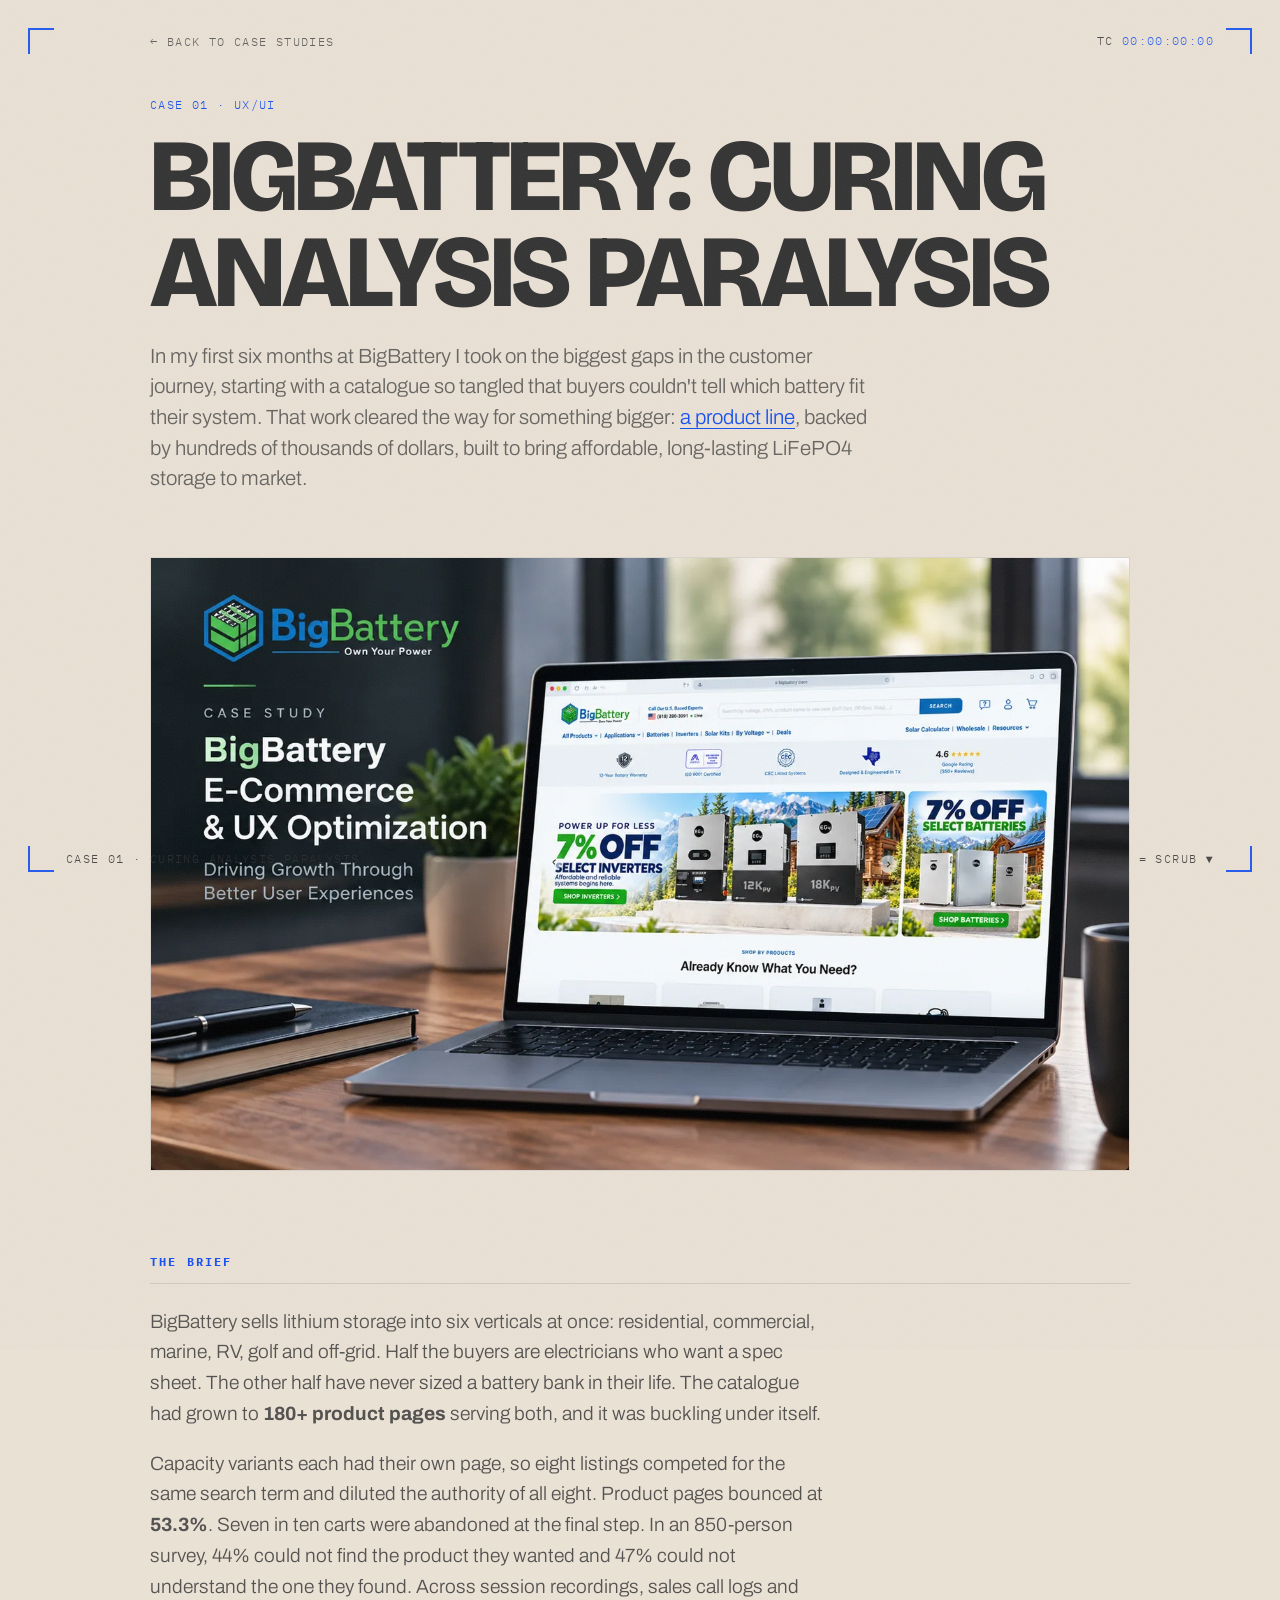
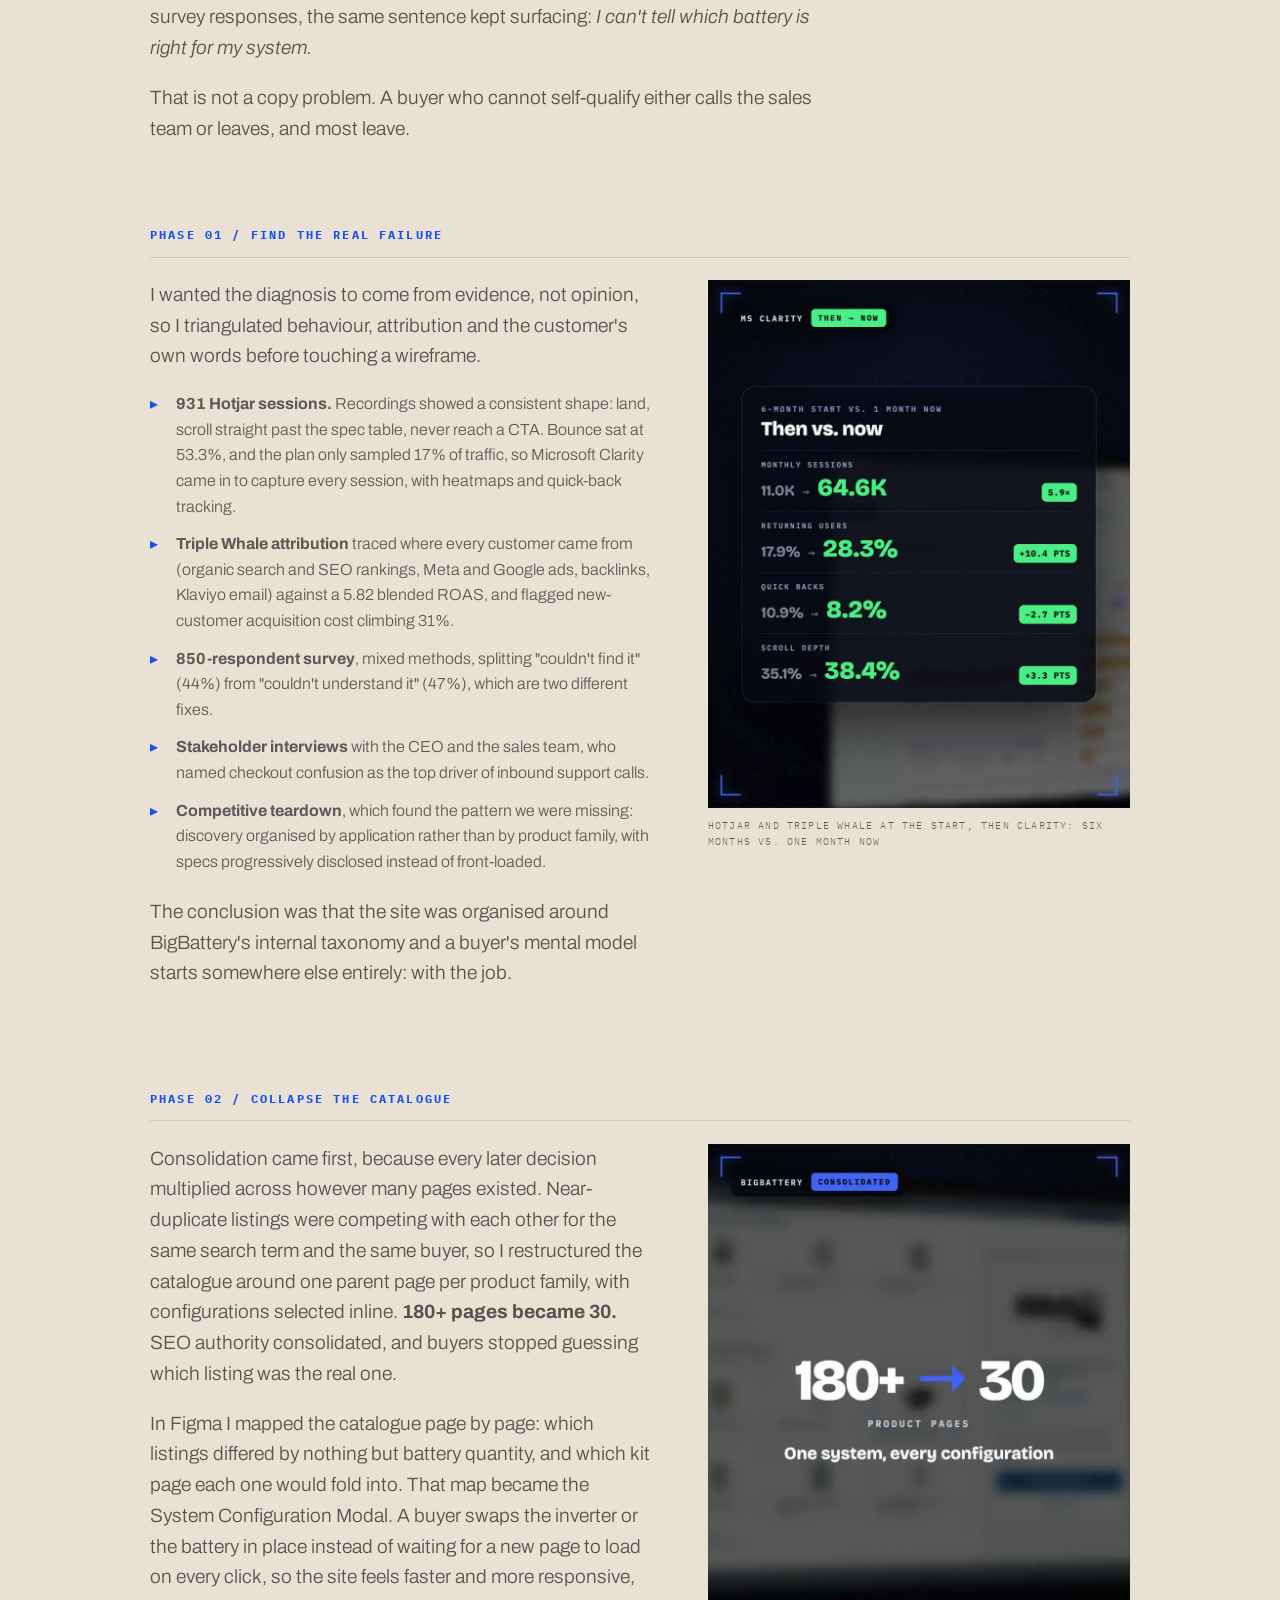
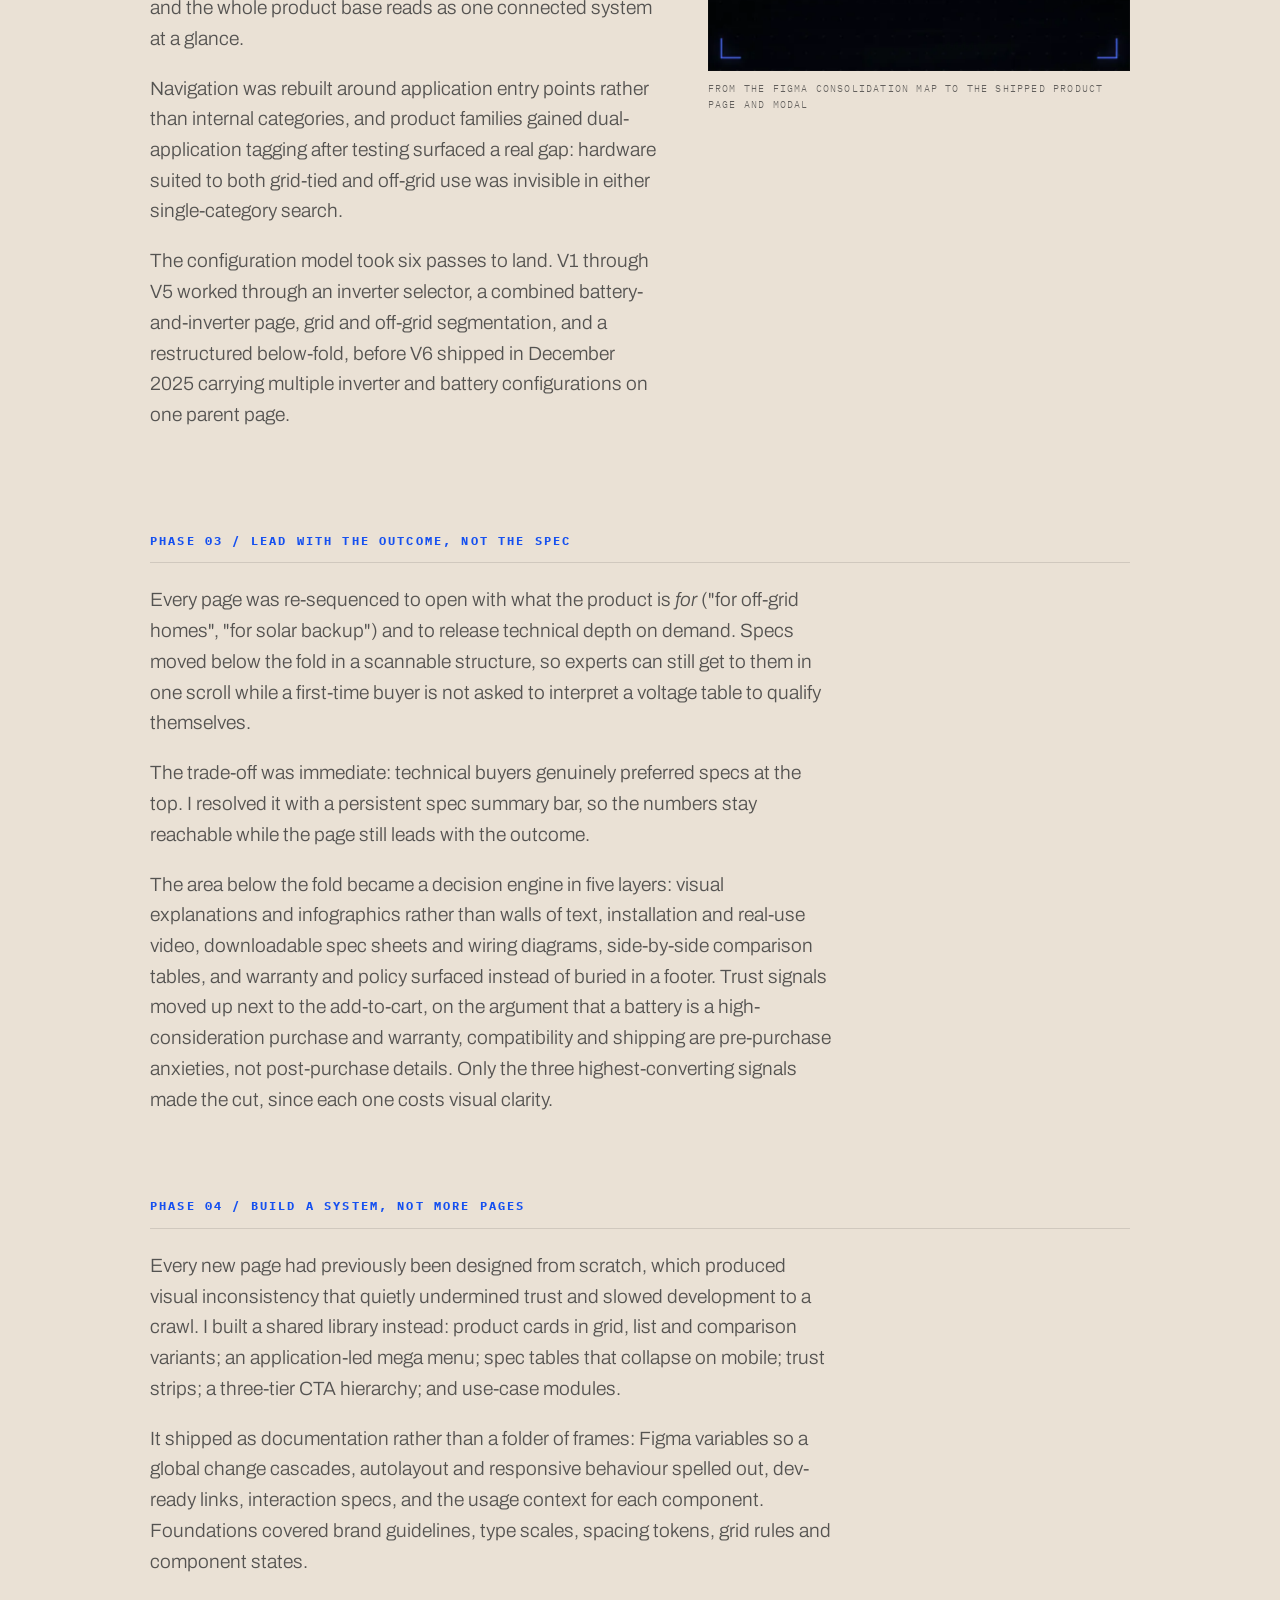
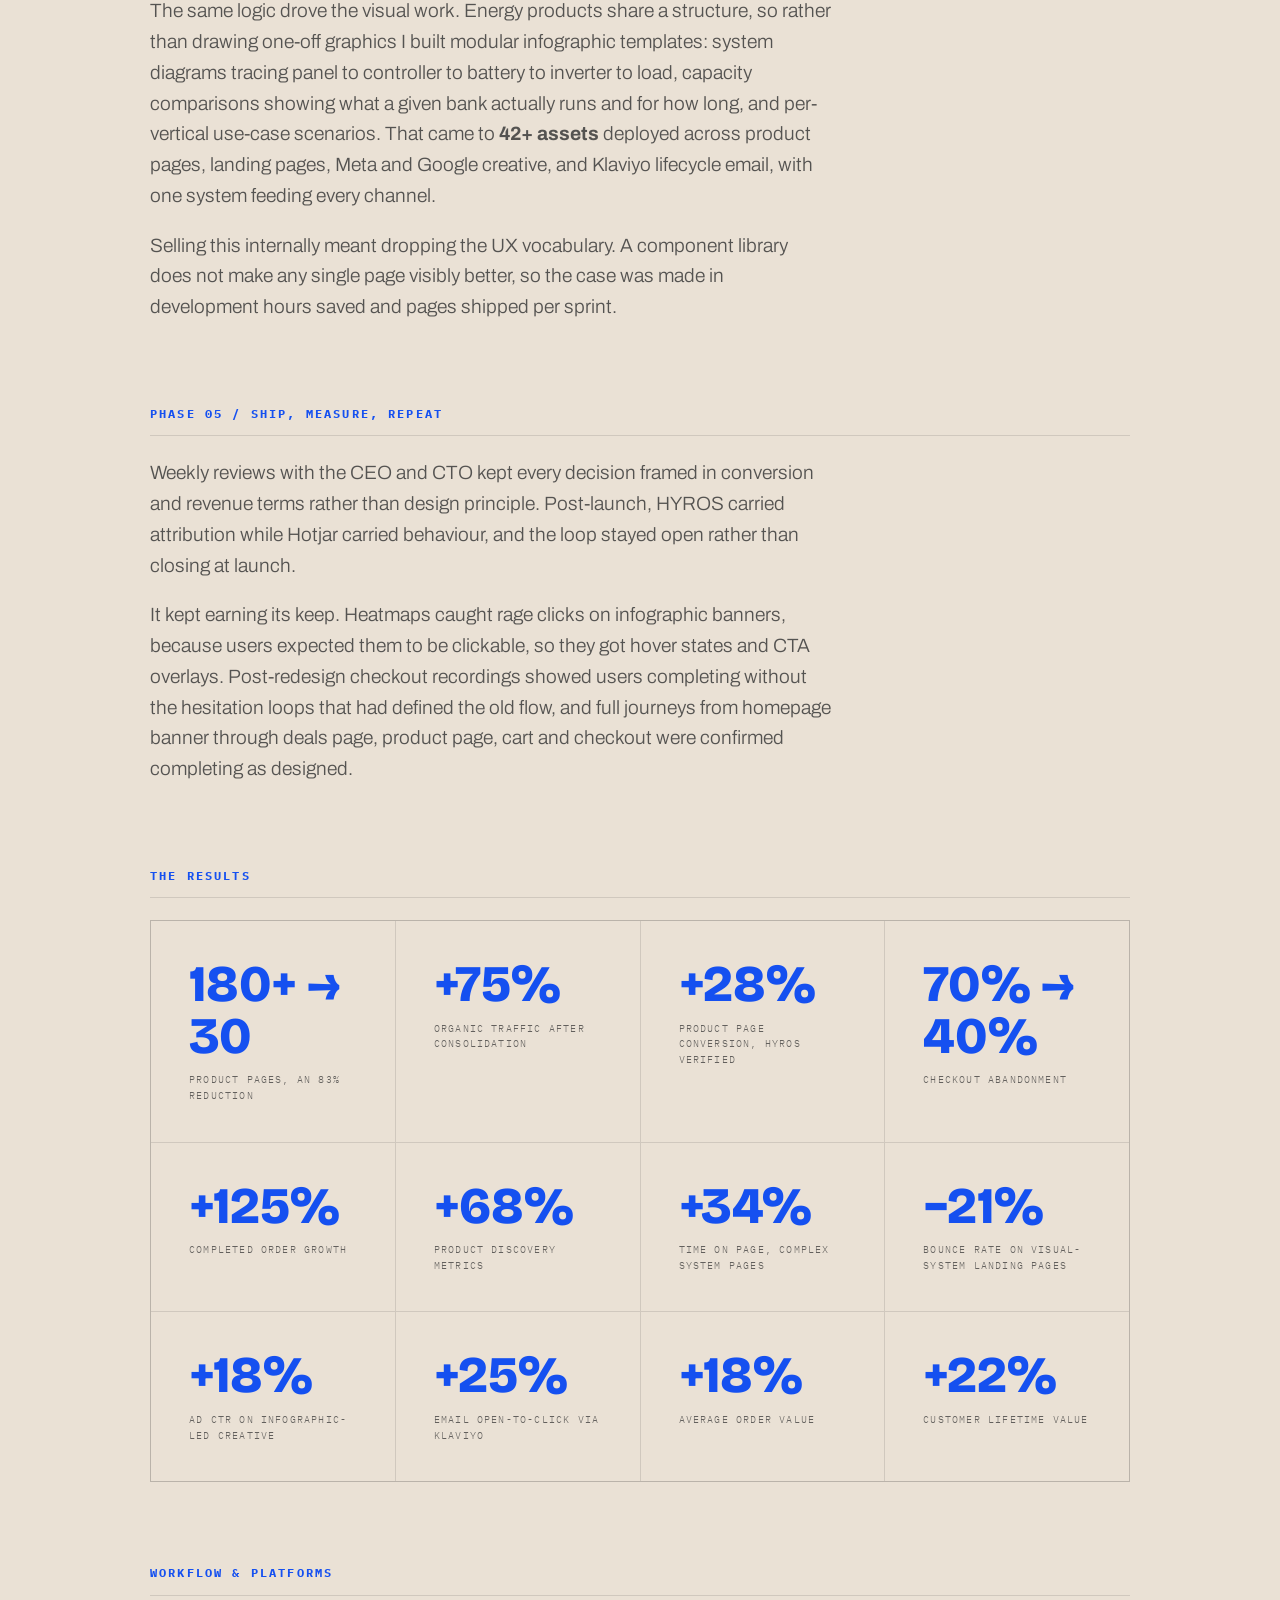
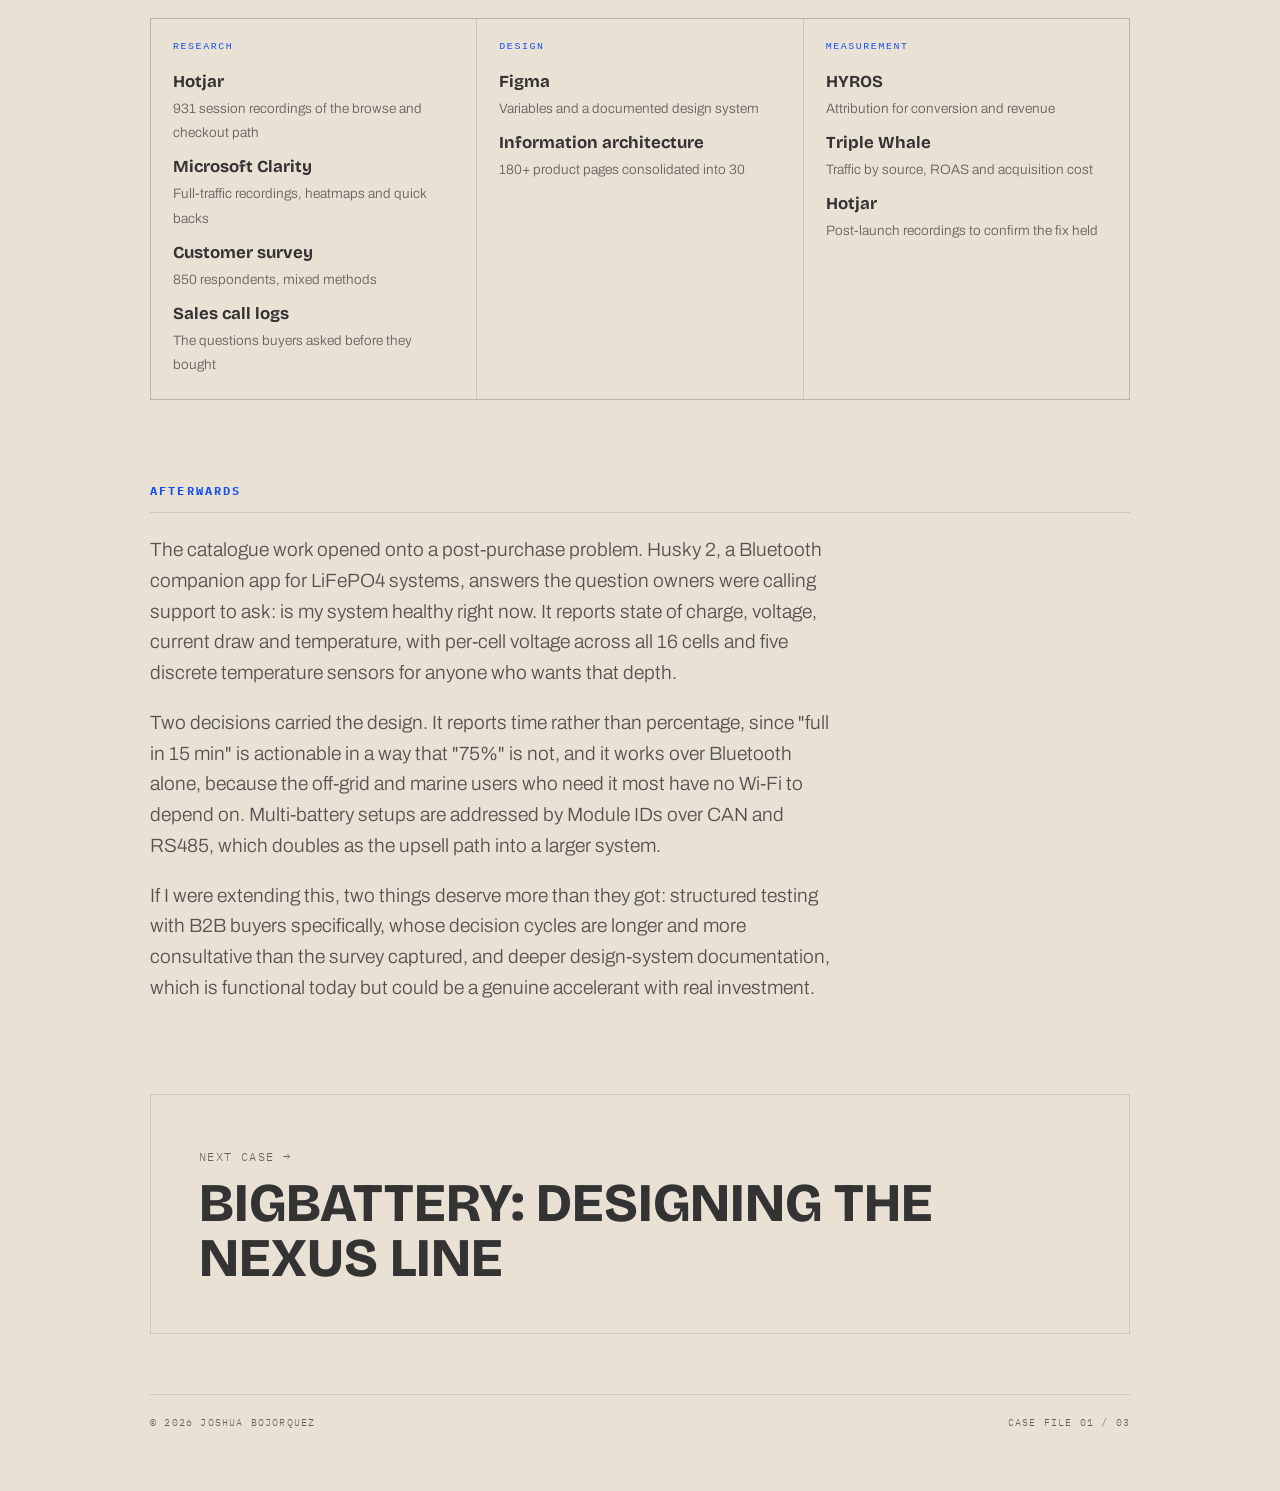
==== commit f8f760d2: "Case 01: motion pieces beside Phase 01 and 02, consolidation story rewritten - Phase 01 (diagnosis):" ====
--- a/projects/bigbattery.html
+++ b/projects/bigbattery.html
@@ -45,7 +45,7 @@
       <p>BigBattery sells lithium storage into six verticals at once: residential, commercial,
          marine, RV, golf and off-grid. Half the buyers are electricians who want a spec sheet.
          The other half have never sized a battery bank in their life. The catalogue had grown to
-         <strong>180 product pages</strong> serving both, and it was buckling under itself.</p>
+         <strong>180+ product pages</strong> serving both, and it was buckling under itself.</p>
       <p>Capacity variants each had their own page, so eight listings competed for the same search
          term and diluted the authority of all eight. Product pages bounced at
          <strong>53.3%</strong>. Seven in ten carts were abandoned at the final step. In an
@@ -59,11 +59,18 @@
 
     <section class="case-section">
       <h2>Phase 01 / Find the real failure</h2>
-      <p>I wanted the diagnosis to come from behaviour, not opinion, so I triangulated four
-         sources before touching a wireframe.</p>
+      <div class="case-split">
+      <div>
+      <p>I wanted the diagnosis to come from evidence, not opinion, so I triangulated behaviour,
+         attribution and the customer's own words before touching a wireframe.</p>
       <ul>
         <li><strong>931 Hotjar sessions.</strong> Recordings showed a consistent shape: land,
-            scroll straight past the spec table, never reach a CTA.</li>
+            scroll straight past the spec table, never reach a CTA. Bounce sat at 53.3%, and the
+            plan only sampled 17% of traffic, so Microsoft Clarity came in to capture every
+            session, with heatmaps and quick-back tracking.</li>
+        <li><strong>Triple Whale attribution</strong> traced where every customer came from
+            (organic search and SEO rankings, Meta and Google ads, backlinks, Klaviyo email)
+            against a 5.82 blended ROAS, and flagged new-customer acquisition cost climbing 31%.</li>
         <li><strong>850-respondent survey</strong>, mixed methods, splitting "couldn't find it"
             (44%) from "couldn't understand it" (47%), which are two different fixes.</li>
         <li><strong>Stakeholder interviews</strong> with the CEO and the sales team, who named
@@ -74,15 +81,30 @@
       </ul>
       <p>The conclusion was that the site was organised around BigBattery's internal taxonomy
          and a buyer's mental model starts somewhere else entirely: with the job.</p>
+      </div>
+      <figure class="case-split-media">
+        <video src="../assets/case-bb-diagnosis.mp4" poster="../assets/case-bb-diagnosis-poster.webp"
+               muted loop playsinline preload="none" data-autoplay-inview
+               aria-label="Motion walkthrough: Hotjar concerns, Triple Whale attribution, and Microsoft Clarity then versus now"></video>
+        <figcaption>Hotjar and Triple Whale at the start, then Clarity: six months vs. one month now</figcaption>
+      </figure>
+      </div>
     </section>
 
     <section class="case-section">
       <h2>Phase 02 / Collapse the catalogue</h2>
+      <div class="case-split">
+      <div>
       <p>Consolidation came first, because every later decision multiplied across however many
-         pages existed. <strong>180 pages became 30.</strong> Capacity variants that had each held
-         their own URL folded into a single parent page with a quantity selector, which turned a
-         multi-tab comparison into an on-page one and pointed all that scattered SEO authority at
-         one target.</p>
+         pages existed. Near-duplicate listings were competing with each other for the same search
+         term and the same buyer, so I restructured the catalogue around one parent page per
+         product family, with configurations selected inline. <strong>180+ pages became 30.</strong>
+         SEO authority consolidated, and buyers stopped guessing which listing was the real one.</p>
+      <p>In Figma I mapped the catalogue page by page: which listings differed by nothing but
+         battery quantity, and which kit page each one would fold into. That map became the System
+         Configuration Modal. A buyer swaps the inverter or the battery in place instead of waiting
+         for a new page to load on every click, so the site feels faster and more responsive, and
+         the whole product base reads as one connected system at a glance.</p>
       <p>Navigation was rebuilt around application entry points rather than internal categories,
          and product families gained dual-application tagging after testing surfaced a real gap:
          hardware suited to both grid-tied and off-grid use was invisible in either single-category
@@ -91,6 +113,14 @@
          selector, a combined battery-and-inverter page, grid and off-grid segmentation, and a
          restructured below-fold, before V6 shipped in December 2025 carrying multiple inverter and
          battery configurations on one parent page.</p>
+      </div>
+      <figure class="case-split-media">
+        <video src="../assets/case-bb-consolidation.mp4" poster="../assets/case-bb-consolidation-poster.webp"
+               muted loop playsinline preload="none" data-autoplay-inview
+               aria-label="Motion walkthrough: near-duplicate product pages collapsing into one, the new product page, and the System Configuration Modal"></video>
+        <figcaption>From the Figma consolidation map to the shipped product page and modal</figcaption>
+      </figure>
+      </div>
     </section>
 
     <section class="case-section">
@@ -148,7 +178,7 @@
     <section class="case-section">
       <h2>The Results</h2>
       <div class="case-results">
-        <div class="r"><b>180 → 30</b><span>Product pages, an 81% reduction</span></div>
+        <div class="r"><b>180+ → 30</b><span>Product pages, an 83% reduction</span></div>
         <div class="r"><b>+75%</b><span>Organic traffic after consolidation</span></div>
         <div class="r"><b>+28%</b><span>Product page conversion, HYROS verified</span></div>
         <div class="r"><b>70% → 40%</b><span>Checkout abandonment</span></div>
@@ -168,15 +198,17 @@
       <div class="toolkit">
         <div><h3>RESEARCH</h3><ul>
           <li><b>Hotjar</b><span>931 session recordings of the browse and checkout path</span></li>
+          <li><b>Microsoft Clarity</b><span>Full-traffic recordings, heatmaps and quick backs</span></li>
           <li><b>Customer survey</b><span>850 respondents, mixed methods</span></li>
           <li><b>Sales call logs</b><span>The questions buyers asked before they bought</span></li>
         </ul></div>
         <div><h3>DESIGN</h3><ul>
           <li><b>Figma</b><span>Variables and a documented design system</span></li>
-          <li><b>Information architecture</b><span>180 product pages consolidated into 30</span></li>
+          <li><b>Information architecture</b><span>180+ product pages consolidated into 30</span></li>
         </ul></div>
         <div><h3>MEASUREMENT</h3><ul>
           <li><b>HYROS</b><span>Attribution for conversion and revenue</span></li>
+          <li><b>Triple Whale</b><span>Traffic by source, ROAS and acquisition cost</span></li>
           <li><b>Hotjar</b><span>Post-launch recordings to confirm the fix held</span></li>
         </ul></div>
       </div>
--- a/css/project.css
+++ b/css/project.css
@@ -79,7 +79,8 @@
   max-width: 62ch;
   margin-bottom: 1.2rem;
 }
-.case-section ul { list-style: none; display: flex; flex-direction: column; gap: 12px; }
+.case-section ul { list-style: none; display: flex; flex-direction: column; gap: 12px; margin-bottom: 1.4rem; }
+.case-section ul:last-child { margin-bottom: 0; }
 .case-section li {
   padding-left: 26px; position: relative;
   color: rgba(var(--bone-rgb), 0.78);
@@ -337,3 +338,24 @@
 .toolkit li b { display: block; font-family: var(--display); font-weight: 700; font-size: 1.05rem; color: var(--bone); }
 .toolkit li span { color: var(--dim); font-size: 0.85rem; }
 .case-standfirst a { color: var(--acid); border-bottom: 1px solid currentColor; }
+
+/* ---------- split phase: text left, a sticky motion piece right ---------- */
+.case-split {
+  display: grid;
+  grid-template-columns: minmax(0, 1.2fr) minmax(0, 1fr);
+  gap: clamp(28px, 4vw, 56px);
+  align-items: start;
+}
+.case-split-media { margin: 0; position: sticky; top: 72px; }
+.case-split-media video {
+  width: 100%; aspect-ratio: 4 / 5; display: block; background: #06070b;
+  outline: 1px solid var(--hairline); outline-offset: -1px;
+}
+.case-split-media figcaption {
+  font-family: var(--mono); font-size: 0.62rem; letter-spacing: 0.12em; text-transform: uppercase;
+  color: var(--dim); margin-top: 10px;
+}
+@media (max-width: 860px) {
+  .case-split { grid-template-columns: 1fr; }
+  .case-split-media { position: static; max-width: 440px; }
+}
